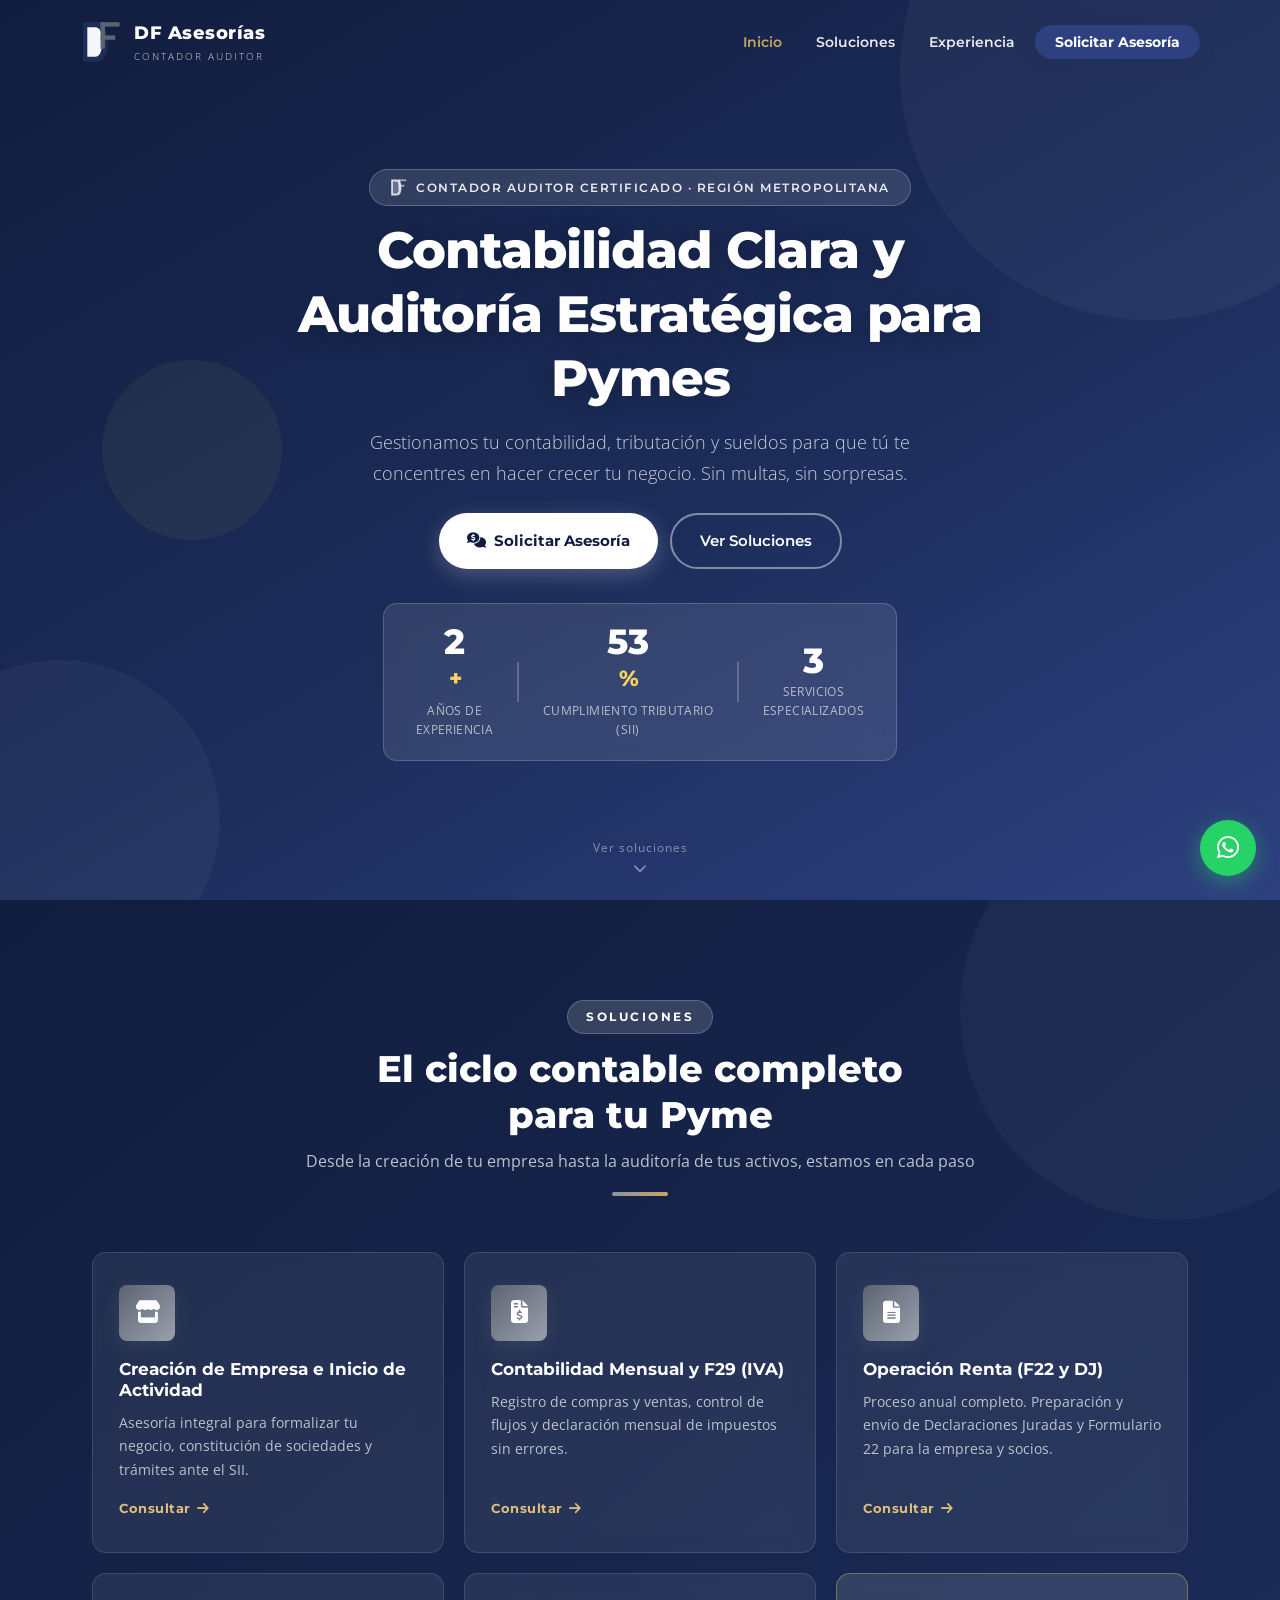
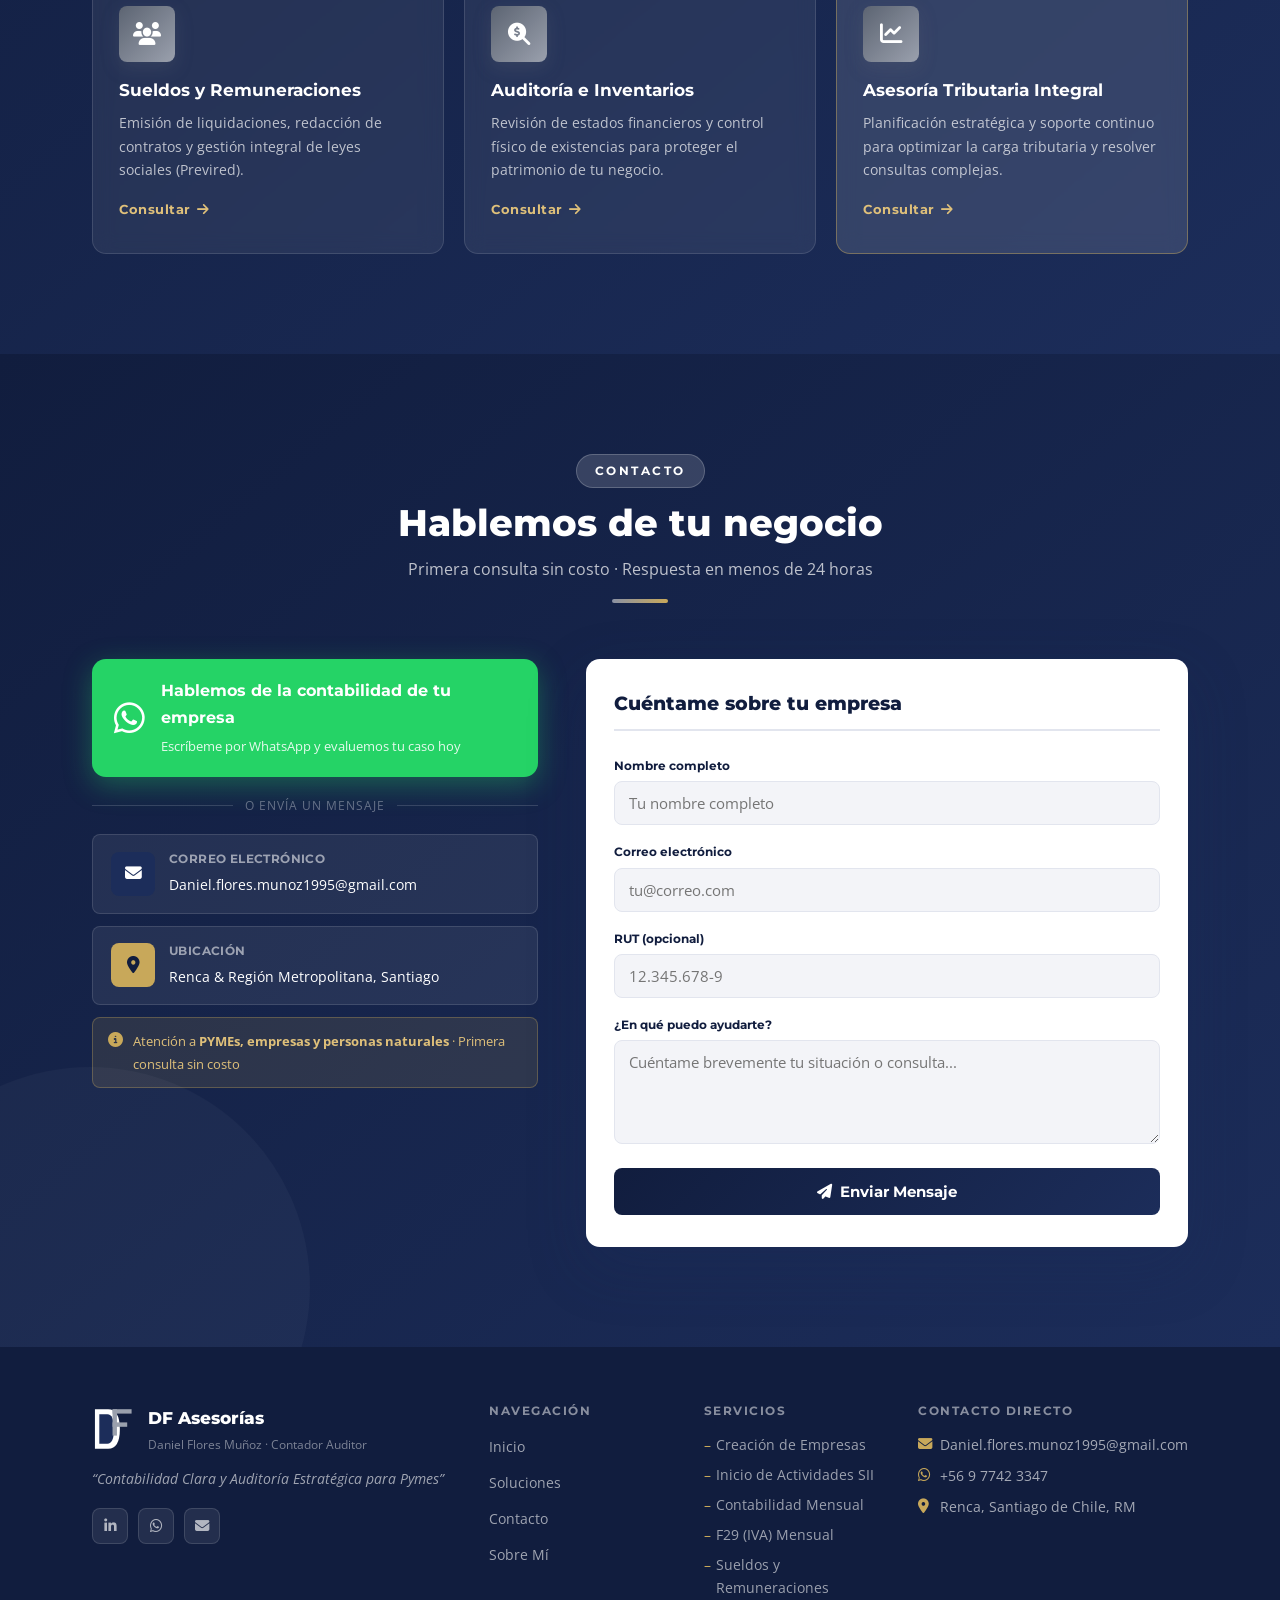
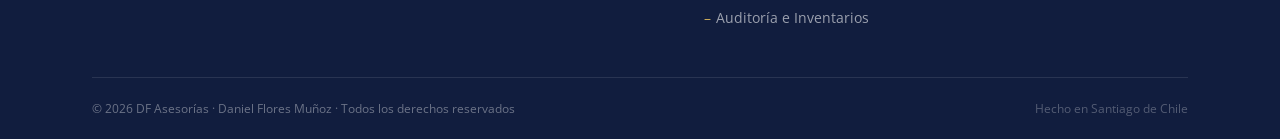
==== index.html @ 469c887a "Add files via upload" ====
﻿<!DOCTYPE html>
<html lang="es">
<head>
  <meta charset="UTF-8" />
  <meta name="viewport" content="width=device-width, initial-scale=1.0"/>
  <meta name="description" content="DF Asesorías – Daniel Flores Muñoz, Contador Auditor. Contabilidad, tributación, remuneraciones y auditoría para PYMEs en Renca y toda la Región Metropolitana."/>
  <title>DF Asesorías | Contabilidad y Auditoría para Pymes – Santiago</title>
  <link rel="stylesheet" href="styles.css"/>
  <link rel="preconnect" href="https://fonts.googleapis.com"/>
  <link rel="preconnect" href="https://fonts.gstatic.com" crossorigin/>
  <link href="https://fonts.googleapis.com/css2?family=Montserrat:wght@300;400;600;700;800&family=Open+Sans:wght@300;400;600&display=swap" rel="stylesheet"/>
  <link rel="stylesheet" href="https://cdnjs.cloudflare.com/ajax/libs/font-awesome/6.5.0/css/all.min.css"/>
</head>
<body>

  <!-- ===== NAVBAR ===== -->
  <nav class="navbar" id="navbar">
    <div class="nav-container">
      <a href="#inicio" class="nav-logo">
        <div class="logo-svg">
          <svg viewBox="0 0 60 70" xmlns="http://www.w3.org/2000/svg" width="44" height="52">
            <path d="M4 8 L4 62 L22 62 Q38 62 38 35 Q38 8 22 8 Z" fill="#1c2d5a"/>
            <path d="M10 15 L21 15 Q30 15 30 35 Q30 55 21 55 L10 55 Z" fill="#f5f7fa"/>
            <rect x="28" y="8" width="6" height="36" fill="#5c6472"/>
            <rect x="28" y="8" width="26" height="6" fill="#5c6472"/>
            <rect x="28" y="26" width="20" height="6" fill="#5c6472"/>
          </svg>
        </div>
        <div class="nav-brand-text">
          <span class="brand-main">DF Asesorías</span>
          <span class="brand-sub">Contador Auditor</span>
        </div>
      </a>
      <ul class="nav-links" id="navLinks">
        <li><a href="#inicio" class="nav-link active">Inicio</a></li>
        <li><a href="#servicios" class="nav-link">Soluciones</a></li>
        <li><a href="experiencia.html" class="nav-link">Experiencia</a></li>
        <li><a href="#contacto" class="nav-link btn-nav-cta">Solicitar Asesoría</a></li>
      </ul>
      <button class="hamburger" id="hamburger" aria-label="Menú">
        <span></span><span></span><span></span>
      </button>
    </div>
  </nav>

  <!-- ===== HERO ===== -->
  <section class="hero" id="inicio">
    <div class="hero-bg-shapes">
      <div class="shape shape-1"></div>
      <div class="shape shape-2"></div>
      <div class="shape shape-3"></div>
    </div>
    <div class="hero-content">
      <div class="hero-badge">
        <svg viewBox="0 0 60 70" xmlns="http://www.w3.org/2000/svg" width="18" height="21" style="flex-shrink:0;opacity:0.9">
          <path d="M4 8 L4 62 L22 62 Q38 62 38 35 Q38 8 22 8 Z" fill="currentColor"/>
          <path d="M10 15 L21 15 Q30 15 30 35 Q30 55 21 55 L10 55 Z" fill="rgba(28,45,90,0.6)"/>
          <rect x="28" y="8" width="6" height="36" fill="rgba(255,255,255,0.6)"/>
          <rect x="28" y="8" width="26" height="6" fill="rgba(255,255,255,0.6)"/>
          <rect x="28" y="26" width="20" height="6" fill="rgba(255,255,255,0.6)"/>
        </svg> Contador Auditor Certificado &middot; Región Metropolitana
      </div>
      <h1 class="hero-title">Contabilidad Clara y<br>Auditoría Estratégica para Pymes</h1>
      <p class="hero-subtitle">
        Gestionamos tu contabilidad, tributación y sueldos para que tú te<br>
        concentres en hacer crecer tu negocio. Sin multas, sin sorpresas.
      </p>
      <div class="hero-ctas">
        <a href="#contacto" class="btn-primary"><i class="fas fa-comments-dollar"></i> Solicitar Asesoría</a>
        <a href="#servicios" class="btn-secondary">Ver Soluciones</a>
      </div>
      <div class="hero-stats">
        <div class="stat">
          <span class="stat-number" data-target="5">0</span><span class="stat-plus">+</span>
          <span class="stat-label">Años de<br>Experiencia</span>
        </div>
        <div class="stat-divider"></div>
        <div class="stat">
          <span class="stat-number" data-target="100">0</span><span class="stat-plus">%</span>
          <span class="stat-label">Cumplimiento Tributario<br>(SII)</span>
        </div>
        <div class="stat-divider"></div>
        <div class="stat">
          <span class="stat-number" data-target="6">0</span>
          <span class="stat-label">Servicios<br>Especializados</span>
        </div>
      </div>
    </div>
    <div class="hero-scroll-hint">
      <span>Ver soluciones</span>
      <i class="fas fa-chevron-down"></i>
    </div>
  </section>

  <!-- ===== SOLUCIONES (6 tarjetas 3x2) ===== -->
  <section class="services" id="servicios">
    <div class="services-bg-shape"></div>
    <div class="container">
      <div class="section-header light">
        <span class="section-tag">Soluciones</span>
        <h2 class="section-title">El ciclo contable completo<br>para tu Pyme</h2>
        <p class="section-subtitle">Desde la creación de tu empresa hasta la auditoría de tus activos, estamos en cada paso</p>
        <div class="section-divider light"></div>
      </div>
      <div class="services-grid">

        <!-- 1 -->
        <div class="service-card" data-delay="0">
          <div class="service-icon"><i class="fas fa-store"></i></div>
          <h3>Creación de Empresa e Inicio de Actividad</h3>
          <p>Asesoría integral para formalizar tu negocio, constitución de sociedades y trámites ante el SII.</p>
          <a href="#contacto" class="service-cta">Consultar <i class="fas fa-arrow-right"></i></a>
        </div>

        <!-- 2 -->
        <div class="service-card" data-delay="80">
          <div class="service-icon"><i class="fas fa-file-invoice-dollar"></i></div>
          <h3>Contabilidad Mensual y F29 (IVA)</h3>
          <p>Registro de compras y ventas, control de flujos y declaración mensual de impuestos sin errores.</p>
          <a href="#contacto" class="service-cta">Consultar <i class="fas fa-arrow-right"></i></a>
        </div>

        <!-- 3 -->
        <div class="service-card" data-delay="160">
          <div class="service-icon"><i class="fas fa-file-alt"></i></div>
          <h3>Operación Renta (F22 y DJ)</h3>
          <p>Proceso anual completo. Preparación y envío de Declaraciones Juradas y Formulario 22 para la empresa y socios.</p>
          <a href="#contacto" class="service-cta">Consultar <i class="fas fa-arrow-right"></i></a>
        </div>

        <!-- 4 -->
        <div class="service-card" data-delay="240">
          <div class="service-icon"><i class="fas fa-users"></i></div>
          <h3>Sueldos y Remuneraciones</h3>
          <p>Emisión de liquidaciones, redacción de contratos y gestión integral de leyes sociales (Previred).</p>
          <a href="#contacto" class="service-cta">Consultar <i class="fas fa-arrow-right"></i></a>
        </div>

        <!-- 5 -->
        <div class="service-card" data-delay="320">
          <div class="service-icon"><i class="fas fa-search-dollar"></i></div>
          <h3>Auditoría e Inventarios</h3>
          <p>Revisión de estados financieros y control físico de existencias para proteger el patrimonio de tu negocio.</p>
          <a href="#contacto" class="service-cta">Consultar <i class="fas fa-arrow-right"></i></a>
        </div>

        <!-- 6 -->
        <div class="service-card featured" data-delay="400">
          <div class="service-icon"><i class="fas fa-chart-line"></i></div>
          <h3>Asesoría Tributaria Integral</h3>
          <p>Planificación estratégica y soporte continuo para optimizar la carga tributaria y resolver consultas complejas.</p>
          <a href="#contacto" class="service-cta">Consultar <i class="fas fa-arrow-right"></i></a>
        </div>

      </div>
    </div>
  </section>

  <!-- ===== CONTACTO ===== -->
  <section class="contact" id="contacto">
    <div class="contact-bg-shape"></div>
    <div class="container">
      <div class="section-header light">
        <span class="section-tag">Contacto</span>
        <h2 class="section-title">Hablemos de tu negocio</h2>
        <p class="section-subtitle">Primera consulta sin costo &middot; Respuesta en menos de 24 horas</p>
        <div class="section-divider light"></div>
      </div>
      <div class="contact-grid">
        <div class="contact-info">
          <a href="https://wa.me/56977423347?text=Hola%20Daniel%2C%20quisiera%20consultar%20sobre%20mi%20F29%20o%20Sueldos."
             target="_blank" class="btn-whatsapp-big">
            <i class="fab fa-whatsapp"></i>
            <div>
              <strong>Hablemos de la contabilidad de tu empresa</strong>
              <span>Escríbeme por WhatsApp y evaluemos tu caso hoy</span>
            </div>
          </a>
          <div class="contact-divider"><span>o envía un mensaje</span></div>
          <a href="mailto:Daniel.flores.munoz1995@gmail.com" class="contact-card">
            <div class="contact-icon"><i class="fas fa-envelope"></i></div>
            <div>
              <strong>Correo Electrónico</strong>
              <span>Daniel.flores.munoz1995@gmail.com</span>
            </div>
          </a>
          <div class="contact-card no-link">
            <div class="contact-icon location"><i class="fas fa-map-marker-alt"></i></div>
            <div>
              <strong>Ubicación</strong>
              <span>Renca &amp; Región Metropolitana, Santiago</span>
            </div>
          </div>
          <div class="contact-note">
            <i class="fas fa-info-circle"></i>
            <span>Atención a <strong>PYMEs, empresas y personas naturales</strong> &middot; Primera consulta sin costo</span>
          </div>
        </div>
        <div class="contact-form-box">
          <h3>Cuéntame sobre tu empresa</h3>
          <form id="contactForm" name="contacto-df" method="POST"
            data-netlify="true" data-netlify-honeypot="bot-field" novalidate>
            <input type="hidden" name="form-name" value="contacto-df" />
            <p style="display:none">
              <label>No llenar: <input name="bot-field" /></label>
            </p>
            <div class="form-group">
              <label for="nombre">Nombre completo</label>
              <input type="text" id="nombre" name="nombre" placeholder="Tu nombre completo" required/>
            </div>
            <div class="form-group">
              <label for="email">Correo electrónico</label>
              <input type="email" id="email" name="email" placeholder="tu@correo.com" required/>
            </div>
            <div class="form-group">
              <label for="rut">RUT (opcional)</label>
              <input type="text" id="rut" name="rut" placeholder="12.345.678-9"/>
            </div>
            <div class="form-group">
              <label for="mensaje">¿En qué puedo ayudarte?</label>
              <textarea id="mensaje" name="mensaje" rows="4" placeholder="Cuéntame brevemente tu situación o consulta..." required></textarea>
            </div>
            <button type="submit" class="btn-form-submit" id="btnEnviar">
              <i class="fas fa-paper-plane"></i> Enviar Mensaje
            </button>
            <div class="form-success" id="formSuccess">
              <i class="fas fa-check-circle"></i> ¡Mensaje enviado! Te contactaré a la brevedad.
            </div>
            <div class="form-error" id="formError">
              <i class="fas fa-exclamation-circle"></i> Completa los campos obligatorios correctamente.
            </div>
          </form>
        </div>
      </div>
    </div>
  </section>

  <!-- ===== FOOTER ===== -->
  <footer class="footer">
    <div class="container">
      <div class="footer-grid">
        <div class="footer-brand">
          <div class="footer-logo">
            <svg viewBox="0 0 60 70" xmlns="http://www.w3.org/2000/svg" width="44" height="52">
              <path d="M4 8 L4 62 L22 62 Q38 62 38 35 Q38 8 22 8 Z" fill="#ffffff"/>
              <path d="M10 15 L21 15 Q30 15 30 35 Q30 55 21 55 L10 55 Z" fill="#1c2d5a"/>
              <rect x="28" y="8" width="6" height="36" fill="#9aa0ad"/>
              <rect x="28" y="8" width="26" height="6" fill="#9aa0ad"/>
              <rect x="28" y="26" width="20" height="6" fill="#9aa0ad"/>
            </svg>
            <div>
              <span class="footer-brand-name">DF Asesorías</span>
              <span class="footer-brand-sub">Daniel Flores Muñoz · Contador Auditor</span>
            </div>
          </div>
          <p class="footer-slogan">“Contabilidad Clara y Auditoría Estratégica para Pymes”</p>
          <div class="footer-social">
            <a href="https://www.linkedin.com/in/daniel-flores-mu%C3%B1oz-5725a7188/" target="_blank" aria-label="LinkedIn"><i class="fab fa-linkedin-in"></i></a>
            <a href="https://wa.me/56977423347" target="_blank" aria-label="WhatsApp"><i class="fab fa-whatsapp"></i></a>
            <a href="mailto:Daniel.flores.munoz1995@gmail.com" aria-label="Email"><i class="fas fa-envelope"></i></a>
          </div>
        </div>
        <div class="footer-links">
          <h4>Navegación</h4>
          <ul>
            <li><a href="#inicio">Inicio</a></li>
            <li><a href="#servicios">Soluciones</a></li>
            <li><a href="#contacto">Contacto</a></li>
            <li><a href="experiencia.html">Sobre Mí</a></li>
          </ul>
        </div>
        <div class="footer-services">
          <h4>Servicios</h4>
          <ul>
            <li>Creación de Empresas</li>
            <li>Inicio de Actividades SII</li>
            <li>Contabilidad Mensual</li>
            <li>F29 (IVA) Mensual</li>
            <li>Sueldos y Remuneraciones</li>
            <li>Auditoría e Inventarios</li>
          </ul>
        </div>
        <div class="footer-contact">
          <h4>Contacto Directo</h4>
          <p><i class="fas fa-envelope"></i> Daniel.flores.munoz1995@gmail.com</p>
          <p><i class="fab fa-whatsapp"></i> +56 9 7742 3347</p>
          <p><i class="fas fa-map-marker-alt"></i> Renca, Santiago de Chile, RM</p>
        </div>
      </div>
      <div class="footer-bottom">
        <p>© <span id="year"></span> DF Asesorías · Daniel Flores Muñoz · Todos los derechos reservados</p>
        <p class="footer-bottom-right">Hecho en Santiago de Chile</p>
      </div>
    </div>
  </footer>

  <!-- Botón WhatsApp flotante -->
  <a href="https://wa.me/56977423347?text=Hola%20Daniel%2C%20quisiera%20consultar%20sobre%20mi%20F29%20o%20Sueldos."
     class="whatsapp-float" target="_blank" aria-label="Contactar por WhatsApp">
    <i class="fab fa-whatsapp"></i>
    <span class="wsp-tooltip">¡Escríbeme!</span>
  </a>

  <!-- Botón volver arriba -->
  <button class="back-to-top" id="backToTop" aria-label="Volver arriba">
    <i class="fas fa-chevron-up"></i>
  </button>

  <script src="script.js"></script>
</body>
</html>
---- styles.css ----
/* ================================================
   DF Asesorías – Daniel Flores Muñoz
   Landing Page de Servicios Profesionales
   Mobile-First · Paleta Corporativa
   ================================================ */

/* ---- Variables ---- */
:root {
  --navy:         #1c2d5a;
  --navy-dark:    #111d3e;
  --navy-mid:     #2e4080;
  --navy-pale:    #eaecf5;
  --gray:         #5c6472;
  --gray-light:   #9aa0ad;
  --gray-100:     #f3f4f8;
  --gray-200:     #e2e5ee;
  --gray-700:     #3e4659;
  --gray-900:     #111827;
  --white:        #ffffff;
  --green-wsp:    #25d366;
  --gold:         #c8a85a;
  --gold-light:   #dfc07a;
  --shadow-sm:    0 2px 12px rgba(28,45,90,0.09);
  --shadow-md:    0 8px 32px rgba(28,45,90,0.16);
  --shadow-lg:    0 20px 60px rgba(28,45,90,0.22);
  --radius:       14px;
  --radius-sm:    8px;
  --transition:   all 0.3s cubic-bezier(0.4,0,0.2,1);
}

/* ---- Reset & Base (Mobile-First) ---- */
*, *::before, *::after { box-sizing: border-box; margin: 0; padding: 0; }
html { scroll-behavior: smooth; font-size: 16px; }
body {
  font-family: 'Open Sans', sans-serif;
  color: var(--gray-700);
  background: var(--white);
  overflow-x: hidden;
  line-height: 1.7;
}
h1,h2,h3,h4 {
  font-family: 'Montserrat', sans-serif;
  color: var(--gray-900);
  line-height: 1.25;
}
a { text-decoration: none; color: inherit; }
img { max-width: 100%; display: block; }
ul { list-style: none; }
.container {
  max-width: 1160px;
  margin: 0 auto;
  padding: 0 20px;
}

/* ================================================
   NAVBAR
   ================================================ */
.navbar {
  position: fixed;
  top: 0; left: 0; right: 0;
  z-index: 1000;
  background: transparent;
  transition: var(--transition);
  padding: 16px 0;
}
.navbar.scrolled {
  background: rgba(255,255,255,0.97);
  backdrop-filter: blur(12px);
  -webkit-backdrop-filter: blur(12px);
  box-shadow: var(--shadow-sm);
  padding: 10px 0;
}
.nav-container {
  max-width: 1160px;
  margin: 0 auto;
  padding: 0 20px;
  display: flex;
  align-items: center;
  justify-content: space-between;
}
.nav-logo { display: flex; align-items: center; gap: 10px; }
.logo-svg { display: flex; align-items: center; }
.nav-brand-text { display: flex; flex-direction: column; }
.brand-main {
  font-family: 'Montserrat', sans-serif;
  font-weight: 800;
  font-size: 1.1rem;
  color: var(--white);
  transition: var(--transition);
  letter-spacing: 0.5px;
}
.navbar.scrolled .brand-main { color: var(--navy-dark); }
.brand-sub {
  font-size: 0.65rem;
  color: #D1D1D1;
  font-weight: 300;
  letter-spacing: 2px;
  text-transform: uppercase;
  transition: var(--transition);
}
.navbar.scrolled .brand-sub { color: var(--gray-light); }
.nav-links {
  display: none;
  align-items: center;
  gap: 6px;
}
.nav-link {
  font-family: 'Montserrat', sans-serif;
  font-weight: 600;
  font-size: 0.87rem;
  color: rgba(255,255,255,0.9);
  padding: 8px 14px;
  border-radius: var(--radius-sm);
  transition: var(--transition);
}
.navbar.scrolled .nav-link { color: var(--gray-700); }
.nav-link:hover { color: var(--gold); background: rgba(255,255,255,0.1); }
.navbar.scrolled .nav-link:hover { color: var(--navy); background: var(--navy-pale); }
.nav-link.active { color: var(--gold) !important; }
.btn-nav-cta {
  background: var(--navy-mid) !important;
  color: var(--white) !important;
  padding: 9px 20px !important;
  border-radius: 50px !important;
  font-weight: 700 !important;
  box-shadow: 0 4px 14px rgba(28,45,90,0.35);
}
.btn-nav-cta:hover {
  transform: translateY(-2px);
  box-shadow: 0 6px 20px rgba(28,45,90,0.5);
  background: var(--navy) !important;
}
.hamburger {
  display: flex;
  flex-direction: column;
  gap: 5px;
  background: none;
  border: none;
  cursor: pointer;
  padding: 6px;
  z-index: 1001;
}
.hamburger span {
  display: block;
  width: 24px; height: 2.5px;
  background: var(--white);
  border-radius: 3px;
  transition: var(--transition);
}
.navbar.scrolled .hamburger span { background: var(--navy-dark); }
.nav-links.open {
  display: flex;
  flex-direction: column;
  position: fixed;
  top: 0; left: 0; right: 0;
  background: var(--navy-dark);
  padding: 80px 24px 32px;
  gap: 4px;
  box-shadow: var(--shadow-lg);
  z-index: 999;
}
.nav-links.open .nav-link {
  color: rgba(255,255,255,0.9);
  font-size: 1rem;
  padding: 14px 18px;
  border-radius: var(--radius-sm);
}
.nav-links.open .btn-nav-cta {
  margin-top: 12px;
  text-align: center;
  display: block;
}

/* ================================================
   HERO
   ================================================ */
.hero {
  min-height: 100dvh;
  background: linear-gradient(150deg, var(--navy-dark) 0%, var(--navy) 55%, var(--navy-mid) 100%);
  display: flex;
  flex-direction: column;
  align-items: center;
  justify-content: center;
  text-align: center;
  padding: 110px 20px 80px;
  position: relative;
  overflow: hidden;
}
.hero-bg-shapes { position: absolute; inset: 0; overflow: hidden; pointer-events: none; }
.shape { position: absolute; border-radius: 50%; background: rgba(255,255,255,0.04); }
.shape-1 { width: 500px; height: 500px; top: -180px; right: -120px; }
.shape-2 { width: 320px; height: 320px; bottom: -80px; left: -100px; }
.shape-3 { width: 180px; height: 180px; top: 40%; left: 8%; background: rgba(200,168,90,0.07); }
.hero-content {
  position: relative;
  z-index: 2;
  display: flex;
  flex-direction: column;
  align-items: center;
  gap: 16px;
  max-width: 820px;
  width: 100%;
}
.hero-badge {
  background: rgba(255,255,255,0.12);
  border: 1.5px solid rgba(255,255,255,0.22);
  color: rgba(255,255,255,0.9);
  font-family: 'Montserrat', sans-serif;
  font-size: 0.74rem;
  font-weight: 600;
  letter-spacing: 1.5px;
  text-transform: uppercase;
  padding: 7px 20px;
  border-radius: 50px;
  backdrop-filter: blur(8px);
  display: inline-flex;
  align-items: center;
  gap: 8px;
}
.hero-badge i { color: var(--gold); }
.hero-title {
  font-size: clamp(1.8rem, 5vw, 3.2rem);
  font-weight: 800;
  color: var(--white);
  letter-spacing: -1px;
  text-shadow: 0 4px 24px rgba(0,0,0,0.22);
  margin-top: -4px;
}
.hero-subtitle {
  font-size: clamp(0.95rem, 2vw, 1.15rem);
  color: rgba(255,255,255,0.76);
  font-weight: 300;
  line-height: 1.7;
  max-width: 600px;
}
.hero-ctas {
  display: flex;
  gap: 12px;
  flex-wrap: wrap;
  justify-content: center;
  margin-top: 8px;
}
.btn-primary {
  background: var(--white);
  color: var(--navy-dark);
  font-family: 'Montserrat', sans-serif;
  font-weight: 700;
  font-size: 0.95rem;
  padding: 14px 28px;
  border-radius: 50px;
  box-shadow: 0 6px 22px rgba(255,255,255,0.22);
  transition: var(--transition);
  display: inline-flex;
  align-items: center;
  gap: 8px;
}
.btn-primary:hover {
  background: var(--gray-200);
  transform: translateY(-3px);
  box-shadow: 0 10px 30px rgba(255,255,255,0.32);
}
.btn-secondary {
  background: transparent;
  color: var(--white);
  font-family: 'Montserrat', sans-serif;
  font-weight: 600;
  font-size: 0.95rem;
  padding: 13px 28px;
  border-radius: 50px;
  border: 2px solid rgba(255,255,255,0.45);
  transition: var(--transition);
}
.btn-secondary:hover {
  background: rgba(255,255,255,0.1);
  border-color: rgba(255,255,255,0.85);
  transform: translateY(-3px);
}
.hero-stats {
  display: flex;
  align-items: center;
  gap: 24px;
  margin-top: 18px;
  background: rgba(255,255,255,0.1);
  backdrop-filter: blur(10px);
  border: 1px solid rgba(255,255,255,0.18);
  border-radius: var(--radius);
  padding: 20px 32px;
  flex-wrap: wrap;
  justify-content: center;
}
.stat { text-align: center; display: flex; flex-direction: column; align-items: center; }
.stat-number {
  font-family: 'Montserrat', sans-serif;
  font-weight: 800;
  font-size: 2.2rem;
  color: var(--white);
  line-height: 1;
}
.stat-plus {
  font-family: 'Montserrat', sans-serif;
  font-weight: 800;
  font-size: 1.4rem;
  color: #F8D361;
  vertical-align: super;
  margin-left: 2px;
}
.stat-label {
  font-size: 0.72rem;
  color: rgba(255,255,255,0.65);
  text-transform: uppercase;
  letter-spacing: 0.4px;
  margin-top: 4px;
}
.stat-divider { width: 1.5px; height: 40px; background: rgba(255,255,255,0.22); }
.hero-scroll-hint {
  position: absolute;
  bottom: 24px;
  left: 50%;
  transform: translateX(-50%);
  display: flex;
  flex-direction: column;
  align-items: center;
  gap: 4px;
  color: rgba(255,255,255,0.45);
  font-size: 0.75rem;
  letter-spacing: 1px;
  animation: bounceHint 2s ease-in-out infinite;
  cursor: pointer;
}
.hero-scroll-hint i { font-size: 0.85rem; }
@keyframes bounceHint {
  0%,100% { transform: translateX(-50%) translateY(0); }
  50%      { transform: translateX(-50%) translateY(6px); }
}

/* ================================================
   SECTION COMMONS
   ================================================ */
section { padding: 80px 0; }
.section-header { text-align: center; margin-bottom: 56px; }
.section-tag {
  display: inline-block;
  background: var(--navy-pale);
  color: var(--navy);
  font-family: 'Montserrat', sans-serif;
  font-size: 0.75rem;
  font-weight: 700;
  letter-spacing: 2.5px;
  text-transform: uppercase;
  padding: 6px 18px;
  border-radius: 50px;
  margin-bottom: 12px;
  border: 1.5px solid var(--gray-200);
}
.section-header.light .section-tag {
  background: rgba(255,255,255,0.15);
  color: var(--white);
  border-color: rgba(255,255,255,0.2);
}
.section-title {
  font-size: clamp(1.6rem, 3vw, 2.3rem);
  font-weight: 800;
  color: var(--gray-900);
  margin-bottom: 10px;
}
.section-header.light .section-title { color: var(--white); }
.section-subtitle { color: rgba(255,255,255,0.72); font-size: 1rem; margin-top: 8px; }
.section-divider {
  width: 56px; height: 4px;
  background: linear-gradient(90deg, var(--navy), var(--gold));
  border-radius: 4px;
  margin: 16px auto 0;
}
.section-divider.light { background: linear-gradient(90deg, rgba(255,255,255,0.5), var(--gold)); }

/* ================================================
   SERVICIOS
   ================================================ */
.services {
  background: linear-gradient(140deg, var(--navy-dark) 0%, var(--navy) 100%);
  position: relative;
  overflow: hidden;
}
.services-bg-shape {
  position: absolute;
  top: -100px; right: -100px;
  width: 420px; height: 420px;
  border-radius: 50%;
  background: rgba(255,255,255,0.03);
  pointer-events: none;
}
.services-grid {
  display: grid;
  grid-template-columns: 1fr;
  gap: 20px;
}
.service-card {
  background: rgba(255,255,255,0.07);
  backdrop-filter: blur(10px);
  border: 1.5px solid rgba(255,255,255,0.12);
  border-radius: var(--radius);
  padding: 32px 26px;
  transition: var(--transition);
  position: relative;
  overflow: hidden;
  display: flex;
  flex-direction: column;
}
.service-card::before {
  content: '';
  position: absolute;
  top: 0; left: 0; right: 0;
  height: 3px;
  background: linear-gradient(90deg, var(--gold), var(--white));
  transform: scaleX(0);
  transform-origin: left;
  transition: transform 0.4s ease;
}
.service-card:hover::before { transform: scaleX(1); }
.service-card:hover {
  background: rgba(255,255,255,0.13);
  border-color: rgba(255,255,255,0.28);
  transform: translateY(-8px);
  box-shadow: 0 24px 56px rgba(0,0,0,0.28);
}
.service-card.featured {
  background: rgba(255,255,255,0.12);
  border-color: rgba(200,168,90,0.45);
}
.service-card.featured:hover {
  border-color: var(--gold);
  box-shadow: 0 24px 56px rgba(200,168,90,0.2);
}
.service-icon {
  width: 56px; height: 56px;
  background: linear-gradient(135deg, var(--gray), var(--gray-light));
  border-radius: var(--radius-sm);
  display: flex;
  align-items: center;
  justify-content: center;
  margin-bottom: 18px;
  box-shadow: 0 6px 18px rgba(92,100,114,0.28);
  transition: var(--transition);
  flex-shrink: 0;
}
.service-card:hover .service-icon {
  background: linear-gradient(135deg, var(--gold), var(--gold-light));
}
.service-icon i { font-size: 1.4rem; color: var(--white); }
.service-card h3 {
  font-size: 1.05rem;
  font-weight: 700;
  color: var(--white);
  margin-bottom: 10px;
}
.service-card p {
  font-size: 0.87rem;
  color: rgba(255,255,255,0.7);
  line-height: 1.7;
  margin-bottom: 16px;
}
.service-card p strong { color: rgba(255,255,255,0.92); }
.service-list {
  display: flex;
  flex-direction: column;
  gap: 7px;
  margin-bottom: 20px;
  flex: 1;
}
.service-list li {
  display: flex;
  align-items: center;
  gap: 8px;
  font-size: 0.83rem;
  color: rgba(255,255,255,0.75);
}
.service-list li i { color: var(--gold); font-size: 0.7rem; flex-shrink: 0; }
.service-cta {
  display: inline-flex;
  align-items: center;
  gap: 6px;
  color: var(--gold-light);
  font-family: 'Montserrat', sans-serif;
  font-size: 0.83rem;
  font-weight: 700;
  letter-spacing: 0.5px;
  margin-top: auto;
  transition: var(--transition);
}
.service-cta:hover { color: var(--white); gap: 10px; }

/* ================================================
   PAGE HERO (páginas internas como experiencia.html)
   ================================================ */
.page-hero {
  background: linear-gradient(140deg, var(--navy-dark) 0%, var(--navy) 100%);
  padding: 120px 0 60px;
  text-align: center;
}
.page-hero-content { max-width: 700px; margin: 0 auto; }

.breadcrumb {
  display: inline-flex;
  align-items: center;
  gap: 8px;
  font-size: 0.82rem;
  color: rgba(255,255,255,0.55);
  margin-bottom: 20px;
  font-family: 'Montserrat', sans-serif;
  font-weight: 500;
  letter-spacing: 0.3px;
}
.breadcrumb a { color: rgba(255,255,255,0.55); text-decoration: none; transition: color .2s; }
.breadcrumb a:hover { color: var(--white); }
.breadcrumb i { font-size: 0.65rem; }
.breadcrumb span { color: var(--gold); }

.page-hero-title {
  font-family: 'Montserrat', sans-serif;
  font-weight: 800;
  font-size: clamp(1.8rem, 4vw, 2.8rem);
  color: var(--white);
  line-height: 1.2;
  margin: 0 0 16px;
}
.page-hero-subtitle {
  font-size: 1.05rem;
  color: rgba(255,255,255,0.72);
  line-height: 1.65;
  margin: 0;
}

/* ================================================
   EXPERIENCIA / PRUEBA SOCIAL
   ================================================ */
.proof {
  background: #f8f9fa;
  padding: 90px 0 70px;
  position: relative;
}
.proof .section-header { text-align: center; }
.proof .section-title  { color: var(--navy-dark); }
.proof .section-tag    { background: rgba(28,45,90,0.08); color: var(--navy); }
.proof .section-divider { background: var(--navy); }

.proof-grid {
  display: grid;
  grid-template-columns: 1fr;
  gap: 24px;
  margin-top: 48px;
}
@media (min-width: 640px) {
  .proof-grid { grid-template-columns: repeat(2, 1fr); }
}
@media (min-width: 960px) {
  .proof-grid { grid-template-columns: repeat(3, 1fr); }
}

.proof-card {
  background: var(--white);
  border-radius: 16px;
  padding: 36px 32px 32px;
  border: 1px solid rgba(28,45,90,0.08);
  box-shadow: 0 4px 20px rgba(28,45,90,0.06);
  transition: var(--transition);
  display: flex;
  flex-direction: column;
  gap: 14px;
}
.proof-card:hover {
  transform: translateY(-6px);
  box-shadow: 0 12px 32px rgba(28,45,90,0.14);
  border-color: rgba(28,45,90,0.18);
}
.proof-card--highlight {
  border-color: var(--gold);
  box-shadow: 0 6px 28px rgba(200,168,90,0.18);
}
.proof-card--highlight:hover {
  box-shadow: 0 14px 40px rgba(200,168,90,0.28);
}

.proof-icon {
  width: 58px;
  height: 58px;
  border-radius: 14px;
  background: linear-gradient(135deg, var(--navy) 0%, var(--navy-mid) 100%);
  display: flex;
  align-items: center;
  justify-content: center;
  flex-shrink: 0;
}
.proof-card--highlight .proof-icon {
  background: linear-gradient(135deg, var(--gold) 0%, #b8922a 100%);
}
.proof-icon i { font-size: 1.4rem; color: var(--white); }

.proof-card h3 {
  font-family: 'Montserrat', sans-serif;
  font-weight: 700;
  font-size: 1.08rem;
  color: var(--navy-dark);
  line-height: 1.35;
}
.proof-card > p {
  font-size: 0.92rem;
  color: var(--gray);
  line-height: 1.65;
  flex-grow: 1;
}

.proof-list {
  list-style: none;
  padding: 0;
  margin: 0;
  display: flex;
  flex-direction: column;
  gap: 9px;
}
.proof-list li {
  display: flex;
  align-items: flex-start;
  gap: 10px;
  font-size: 0.88rem;
  color: var(--navy-dark);
  font-weight: 500;
  line-height: 1.45;
}
.proof-list li i {
  color: var(--gold);
  font-size: 0.78rem;
  flex-shrink: 0;
  margin-top: 4px;
}
.proof-card--highlight .proof-list li i { color: var(--navy); }

.proof-cta {
  text-align: center;
  margin-top: 52px;
}
.btn-proof-cta {
  display: inline-flex;
  align-items: center;
  gap: 10px;
  background: linear-gradient(135deg, var(--navy) 0%, var(--navy-mid) 100%);
  color: var(--white);
  font-family: 'Montserrat', sans-serif;
  font-weight: 700;
  font-size: 1rem;
  padding: 18px 42px;
  border-radius: 50px;
  text-decoration: none;
  letter-spacing: 0.3px;
  box-shadow: 0 8px 28px rgba(28,45,90,0.28);
  transition: var(--transition);
}
.btn-proof-cta:hover {
  transform: translateY(-3px);
  box-shadow: 0 14px 40px rgba(28,45,90,0.38);
  background: linear-gradient(135deg, var(--navy-dark) 0%, var(--navy) 100%);
}
.btn-proof-cta i { font-size: 1.1rem; }

/* ================================================
   BOTÓN RETORNO A SERVICIOS (experiencia.html)
   ================================================ */
.back-to-services {
  background: #f8f9fa;
  padding: 56px 0 72px;
  text-align: center;
}
.btn-back-services {
  display: inline-flex;
  align-items: center;
  gap: 12px;
  background: var(--white);
  color: var(--navy);
  font-family: 'Montserrat', sans-serif;
  font-weight: 700;
  font-size: 1.05rem;
  padding: 20px 52px;
  border-radius: 50px;
  text-decoration: none;
  border: 2px solid var(--navy);
  letter-spacing: 0.3px;
  box-shadow: 0 4px 20px rgba(28,45,90,0.12);
  transition: var(--transition);
}
.btn-back-services:hover {
  background: var(--navy);
  color: var(--white);
  transform: translateY(-3px);
  box-shadow: 0 12px 36px rgba(28,45,90,0.28);
}
.btn-back-services i { font-size: 1rem; }

/* ================================================
   CONTACTO
   ================================================ */
.contact {
  background: linear-gradient(140deg, var(--navy-dark) 0%, var(--navy) 100%);
  position: relative;
  overflow: hidden;
}
.contact-bg-shape {
  position: absolute;
  bottom: -160px; left: -130px;
  width: 440px; height: 440px;
  border-radius: 50%;
  background: rgba(255,255,255,0.03);
  pointer-events: none;
}
.contact-grid {
  display: grid;
  grid-template-columns: 1fr;
  gap: 40px;
  align-items: start;
}
.btn-whatsapp-big {
  display: flex;
  align-items: center;
  gap: 16px;
  background: var(--green-wsp);
  color: var(--white);
  border-radius: var(--radius);
  padding: 18px 22px;
  margin-bottom: 18px;
  transition: var(--transition);
  box-shadow: 0 8px 28px rgba(37,211,102,0.35);
}
.btn-whatsapp-big:hover {
  transform: translateY(-4px);
  box-shadow: 0 14px 40px rgba(37,211,102,0.5);
}
.btn-whatsapp-big i { font-size: 2.2rem; flex-shrink: 0; }
.btn-whatsapp-big strong {
  display: block;
  font-family: 'Montserrat', sans-serif;
  font-size: 1rem;
  font-weight: 700;
}
.btn-whatsapp-big span { font-size: 0.84rem; opacity: 0.88; }
.contact-divider {
  display: flex;
  align-items: center;
  gap: 12px;
  margin: 18px 0;
  color: rgba(255,255,255,0.35);
  font-size: 0.78rem;
  letter-spacing: 1px;
  text-transform: uppercase;
}
.contact-divider::before,
.contact-divider::after {
  content: '';
  flex: 1;
  height: 1px;
  background: rgba(255,255,255,0.15);
}
.contact-card {
  display: flex;
  align-items: center;
  gap: 14px;
  background: rgba(255,255,255,0.07);
  border: 1px solid rgba(255,255,255,0.12);
  border-radius: var(--radius-sm);
  padding: 14px 18px;
  margin-bottom: 12px;
  transition: var(--transition);
  color: var(--white);
  cursor: pointer;
}
.contact-card:hover { background: rgba(255,255,255,0.13); transform: translateX(5px); }
.contact-card.no-link { cursor: default; }
.contact-card.no-link:hover { transform: none; }
.contact-icon {
  width: 44px; height: 44px;
  background: var(--navy);
  border-radius: var(--radius-sm);
  display: flex;
  align-items: center;
  justify-content: center;
  flex-shrink: 0;
}
.contact-icon i { font-size: 1.05rem; color: var(--white); }
.contact-icon.linkedin { background: #0077b5; }
.contact-icon.location { background: var(--gold); }
.contact-icon.location i { color: var(--navy-dark); }
.contact-card strong {
  display: block;
  font-family: 'Montserrat', sans-serif;
  font-size: 0.75rem;
  font-weight: 700;
  color: rgba(255,255,255,0.55);
  text-transform: uppercase;
  letter-spacing: 0.4px;
  margin-bottom: 2px;
}
.contact-card span { font-size: 0.88rem; color: var(--white); }
.contact-note {
  display: flex;
  align-items: flex-start;
  gap: 10px;
  margin-top: 6px;
  background: rgba(200,168,90,0.13);
  border: 1px solid rgba(200,168,90,0.32);
  border-radius: var(--radius-sm);
  padding: 12px 15px;
  color: var(--gold-light);
  font-size: 0.83rem;
}
.contact-note i { color: var(--gold); font-size: 0.95rem; flex-shrink: 0; margin-top: 2px; }
.contact-form-box {
  background: var(--white);
  border-radius: var(--radius);
  padding: 32px 28px;
  box-shadow: var(--shadow-lg);
}
.contact-form-box h3 {
  font-size: 1.2rem;
  font-weight: 800;
  color: var(--navy-dark);
  margin-bottom: 24px;
  padding-bottom: 14px;
  border-bottom: 2px solid var(--gray-200);
}
.form-group { margin-bottom: 16px; }
.form-group label {
  display: block;
  font-family: 'Montserrat', sans-serif;
  font-size: 0.78rem;
  font-weight: 700;
  color: var(--navy-dark);
  margin-bottom: 5px;
}
.form-group input,
.form-group textarea {
  width: 100%;
  padding: 11px 14px;
  border: 1.5px solid var(--gray-200);
  border-radius: var(--radius-sm);
  font-family: 'Open Sans', sans-serif;
  font-size: 0.92rem;
  color: var(--gray-900);
  background: var(--gray-100);
  transition: var(--transition);
  outline: none;
  -webkit-appearance: none;
}
.form-group input:focus,
.form-group textarea:focus {
  border-color: var(--navy);
  background: var(--white);
  box-shadow: 0 0 0 3px rgba(28,45,90,0.1);
}
.form-group textarea { resize: vertical; min-height: 96px; }
.btn-form-submit {
  width: 100%;
  padding: 14px;
  background: linear-gradient(135deg, var(--navy-dark), var(--navy));
  color: var(--white);
  font-family: 'Montserrat', sans-serif;
  font-weight: 700;
  font-size: 0.95rem;
  border: none;
  border-radius: var(--radius-sm);
  cursor: pointer;
  transition: var(--transition);
  display: flex;
  align-items: center;
  justify-content: center;
  gap: 8px;
}
.btn-form-submit:hover {
  transform: translateY(-2px);
  box-shadow: 0 8px 24px rgba(28,45,90,0.4);
}
.form-success {
  display: none;
  margin-top: 14px;
  background: #e8f8f0;
  color: #1a7f4b;
  border: 1.5px solid #a3e0c0;
  border-radius: var(--radius-sm);
  padding: 13px 16px;
  font-size: 0.88rem;
  font-weight: 600;
  align-items: center;
  gap: 8px;
}
.form-success.show { display: flex; }
.form-error {
  display: none;
  margin-top: 14px;
  background: #fef2f2;
  color: #b91c1c;
  border: 1.5px solid #fca5a5;
  border-radius: var(--radius-sm);
  padding: 13px 16px;
  font-size: 0.88rem;
  font-weight: 600;
  align-items: center;
  gap: 8px;
}
.form-error.show { display: flex; }

/* ================================================
   SOBRE MÍ
   ================================================ */
.about { background: var(--gray-100); }
.about-grid {
  display: grid;
  grid-template-columns: 1fr;
  gap: 40px;
  align-items: start;
}
.about-avatar-col { display: flex; flex-direction: column; gap: 24px; align-items: center; }
.avatar-placeholder { position: relative; display: flex; justify-content: center; }
.avatar-badge-float {
  position: absolute;
  bottom: -10px;
  left: 50%;
  transform: translateX(-50%);
  background: var(--navy);
  color: var(--white);
  font-family: 'Montserrat', sans-serif;
  font-weight: 700;
  font-size: 0.78rem;
  padding: 7px 16px;
  border-radius: 50px;
  white-space: nowrap;
  box-shadow: 0 4px 14px rgba(28,45,90,0.35);
  display: flex;
  align-items: center;
  gap: 6px;
}
.skills-box {
  background: var(--white);
  border-radius: var(--radius);
  padding: 22px;
  box-shadow: var(--shadow-sm);
  border: 1px solid var(--gray-200);
  width: 100%;
  max-width: 380px;
}
.skills-box h4 {
  font-size: 0.9rem;
  color: var(--navy-dark);
  margin-bottom: 16px;
  display: flex;
  align-items: center;
  gap: 8px;
}
.skill-item { margin-bottom: 12px; }
.skill-item span {
  font-size: 0.83rem;
  font-weight: 600;
  color: var(--gray-700);
  display: block;
  margin-bottom: 4px;
}
.skill-bar { background: var(--gray-200); border-radius: 50px; height: 6px; overflow: hidden; }
.skill-fill {
  height: 100%;
  background: linear-gradient(90deg, var(--navy), var(--navy-mid));
  border-radius: 50px;
  width: 0;
  transition: width 1.2s cubic-bezier(0.4,0,0.2,1);
}
.about-info-col { flex: 1; }
.about-intro {
  font-size: 1.05rem;
  color: var(--gray-900);
  margin-bottom: 16px;
  line-height: 1.8;
}
.about-desc { color: var(--gray-700); margin-bottom: 28px; line-height: 1.8; }
.about-highlights { display: grid; grid-template-columns: 1fr; gap: 12px; }
.highlight-card {
  background: var(--white);
  border: 1.5px solid var(--gray-200);
  border-radius: var(--radius-sm);
  padding: 14px 16px;
  display: flex;
  align-items: flex-start;
  gap: 12px;
  transition: var(--transition);
  box-shadow: var(--shadow-sm);
}
.highlight-card:hover {
  border-color: var(--navy-mid);
  transform: translateY(-2px);
  box-shadow: var(--shadow-md);
}
.highlight-card i { font-size: 1.2rem; color: var(--navy); margin-top: 3px; flex-shrink: 0; }
.highlight-card strong {
  display: block;
  font-size: 0.8rem;
  font-family: 'Montserrat', sans-serif;
  color: var(--navy-dark);
  margin-bottom: 2px;
}
.highlight-card span { font-size: 0.8rem; color: var(--gray-700); line-height: 1.5; }

/* ================================================
   FOOTER
   ================================================ */
.footer { background: var(--navy-dark); padding: 56px 0 0; }
.footer-grid {
  display: grid;
  grid-template-columns: 1fr;
  gap: 32px;
  padding-bottom: 40px;
  border-bottom: 1px solid rgba(255,255,255,0.1);
}
.footer-logo { display: flex; align-items: center; gap: 12px; margin-bottom: 14px; }
.footer-brand-name {
  display: block;
  font-family: 'Montserrat', sans-serif;
  font-weight: 800;
  font-size: 1.05rem;
  color: var(--white);
}
.footer-brand-sub { display: block; font-size: 0.72rem; color: rgba(255,255,255,0.45); margin-top: 2px; }
.footer-slogan { color: rgba(255,255,255,0.6); font-style: italic; font-size: 0.87rem; margin-bottom: 18px; line-height: 1.5; }
.footer-social { display: flex; gap: 10px; }
.footer-social a {
  width: 36px; height: 36px;
  background: rgba(255,255,255,0.08);
  border: 1px solid rgba(255,255,255,0.13);
  border-radius: 8px;
  display: flex;
  align-items: center;
  justify-content: center;
  color: rgba(255,255,255,0.65);
  font-size: 0.9rem;
  transition: var(--transition);
}
.footer-social a:hover { background: var(--navy); color: var(--white); transform: translateY(-2px); }
.footer-links h4,
.footer-services h4,
.footer-contact h4 {
  font-family: 'Montserrat', sans-serif;
  font-size: 0.78rem;
  font-weight: 700;
  text-transform: uppercase;
  letter-spacing: 1.5px;
  color: rgba(255,255,255,0.5);
  margin-bottom: 14px;
}
.footer-links ul li { margin-bottom: 9px; }
.footer-links ul li a { color: rgba(255,255,255,0.6); font-size: 0.88rem; transition: var(--transition); }
.footer-links ul li a:hover { color: var(--gold-light); padding-left: 4px; }
.footer-services ul li {
  color: rgba(255,255,255,0.58);
  font-size: 0.85rem;
  margin-bottom: 7px;
  padding-left: 12px;
  position: relative;
}
.footer-services ul li::before { content: '–'; position: absolute; left: 0; color: var(--gold); }
.footer-contact p {
  color: rgba(255,255,255,0.62);
  font-size: 0.85rem;
  margin-bottom: 8px;
  display: flex;
  align-items: center;
  gap: 8px;
}
.footer-contact p i { color: var(--gold); font-size: 0.9rem; width: 14px; }
.footer-bottom {
  padding: 20px 0;
  display: flex;
  flex-direction: column;
  gap: 6px;
  align-items: center;
  text-align: center;
}
.footer-bottom p { color: rgba(255,255,255,0.38); font-size: 0.78rem; }
.footer-bottom-right { color: rgba(255,255,255,0.28) !important; }

/* ================================================
   WHATSAPP FLOTANTE & BACK TO TOP
   ================================================ */
.whatsapp-float {
  position: fixed;
  bottom: 24px; right: 24px;
  z-index: 900;
  width: 56px; height: 56px;
  background: var(--green-wsp);
  border-radius: 50%;
  display: flex;
  align-items: center;
  justify-content: center;
  box-shadow: 0 6px 22px rgba(37,211,102,0.45);
  transition: var(--transition);
}
.whatsapp-float i { font-size: 1.6rem; color: var(--white); }
.whatsapp-float:hover {
  transform: scale(1.1) translateY(-3px);
  box-shadow: 0 10px 32px rgba(37,211,102,0.6);
}
.wsp-tooltip {
  position: absolute;
  right: 66px;
  background: var(--gray-900);
  color: var(--white);
  font-size: 0.75rem;
  font-weight: 600;
  padding: 5px 10px;
  border-radius: var(--radius-sm);
  white-space: nowrap;
  opacity: 0;
  pointer-events: none;
  transition: opacity 0.3s ease;
}
.whatsapp-float:hover .wsp-tooltip { opacity: 1; }
.back-to-top {
  position: fixed;
  bottom: 92px; right: 24px;
  z-index: 900;
  width: 44px; height: 44px;
  background: var(--navy);
  color: var(--white);
  border: none;
  border-radius: 50%;
  display: flex;
  align-items: center;
  justify-content: center;
  cursor: pointer;
  opacity: 0;
  transform: translateY(10px);
  transition: var(--transition);
  box-shadow: var(--shadow-md);
}
.back-to-top.visible { opacity: 1; transform: translateY(0); }
.back-to-top:hover { background: var(--navy-mid); transform: translateY(-3px); }
.back-to-top i { font-size: 0.9rem; }

/* ================================================
   ANIMACIONES
   ================================================ */
@keyframes shake {
  0%,100% { transform: translateX(0); }
  20%,60% { transform: translateX(-6px); }
  40%,80% { transform: translateX(6px); }
}
.reveal {
  opacity: 0;
  transform: translateY(24px);
  transition: opacity 0.55s ease, transform 0.55s ease;
}
.reveal.visible { opacity: 1; transform: translateY(0); }

/* ================================================
   RESPONSIVE – Tablets (≥ 640px)
   ================================================ */
@media (min-width: 640px) {
  .container { padding: 0 32px; }
  .services-grid { grid-template-columns: repeat(2, 1fr); }
  .about-highlights { grid-template-columns: 1fr 1fr; }
  .footer-grid { grid-template-columns: 1fr 1fr; }
  .footer-bottom { flex-direction: row; justify-content: space-between; text-align: left; }
}

/* ================================================
   RESPONSIVE – Desktop (≥ 900px)
   ================================================ */
@media (min-width: 900px) {
  .hamburger { display: none; }
  .nav-links {
    display: flex !important;
    position: static;
    background: transparent;
    padding: 0;
    flex-direction: row;
    gap: 6px;
    box-shadow: none;
  }
  .nav-links .nav-link { font-size: 0.87rem; padding: 8px 14px; color: rgba(255,255,255,0.9); }
  .navbar.scrolled .nav-links .nav-link { color: var(--gray-700); }
  .services-grid { grid-template-columns: repeat(3, 1fr); }
  .contact-grid { grid-template-columns: 1fr 1.35fr; gap: 48px; }
  .about-grid { grid-template-columns: 320px 1fr; gap: 56px; }
  .about-avatar-col { align-items: stretch; }
  .skills-box { max-width: none; }
  .footer-grid { grid-template-columns: 2fr 1fr 1fr 1.4fr; }
}

/* ================================================
   RESPONSIVE – Desktop Grande (≥ 1160px)
   ================================================ */
@media (min-width: 1160px) {
  section { padding: 100px 0; }
}
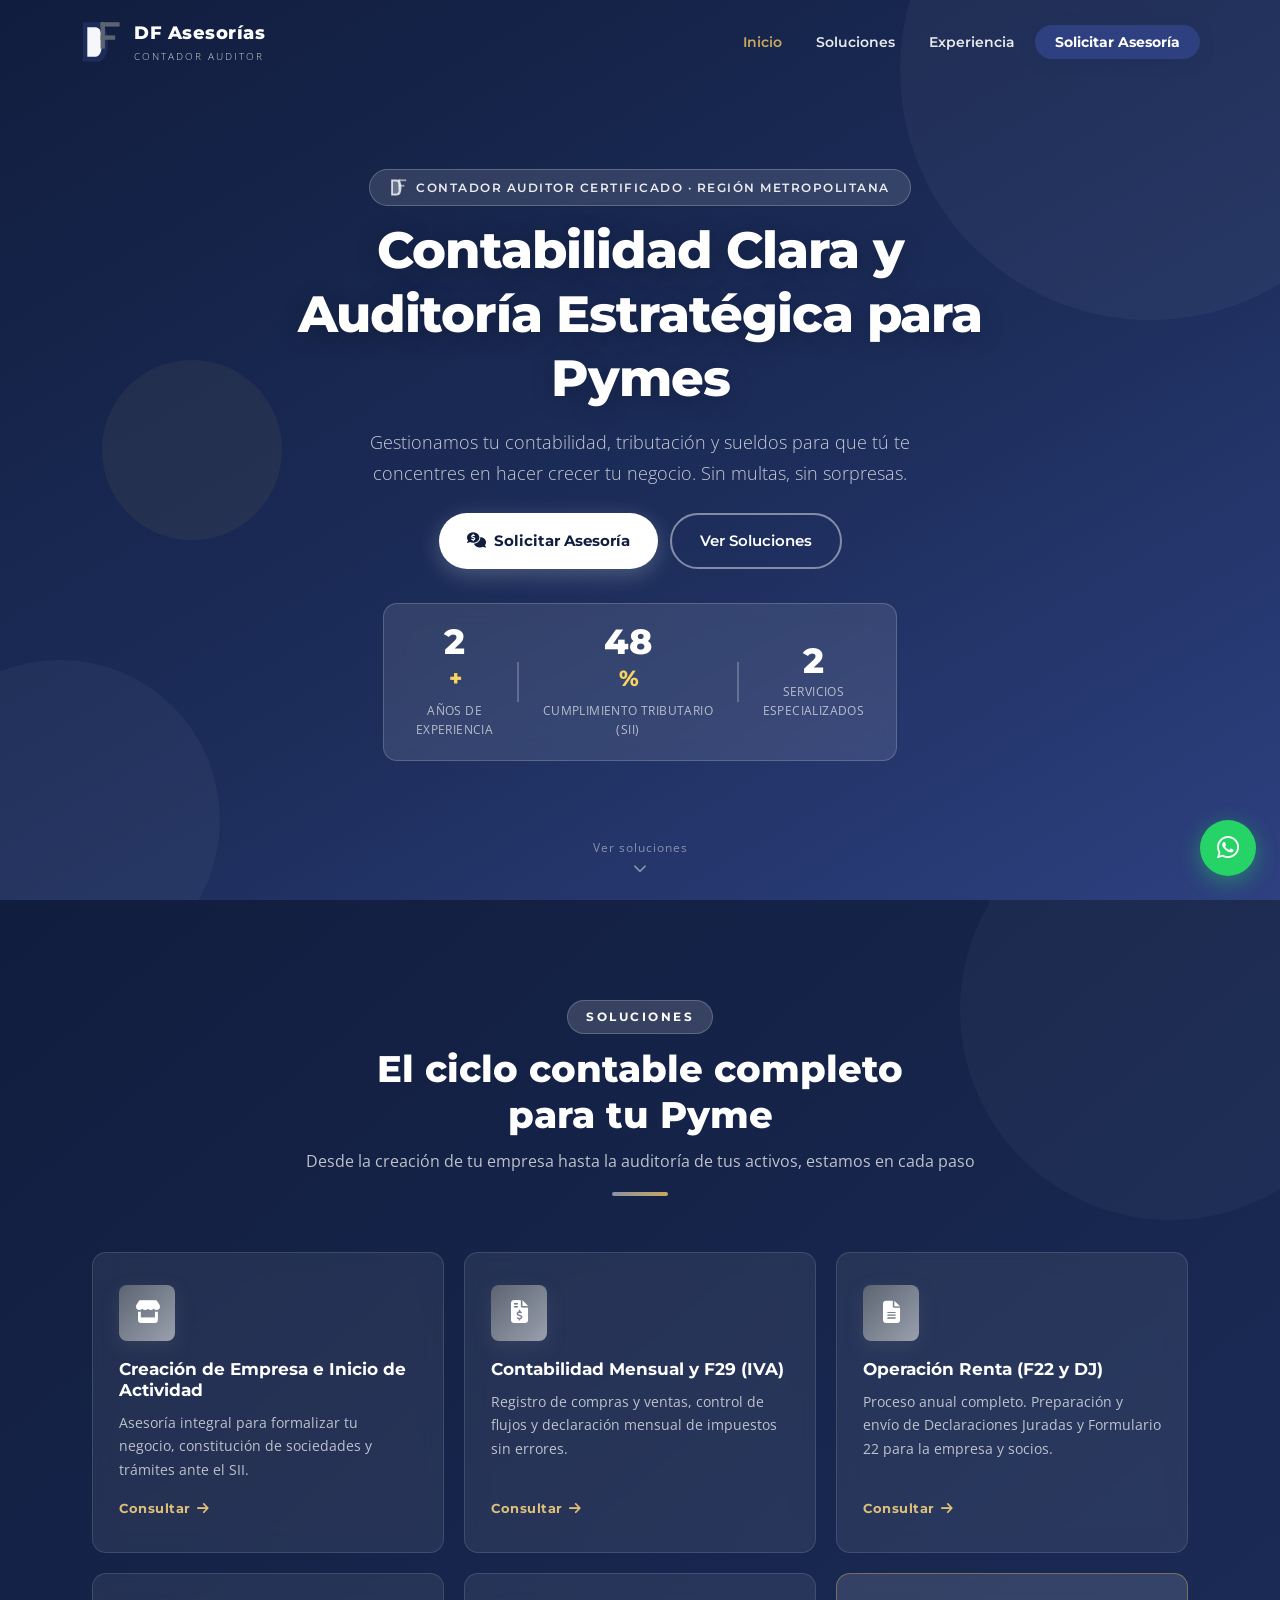
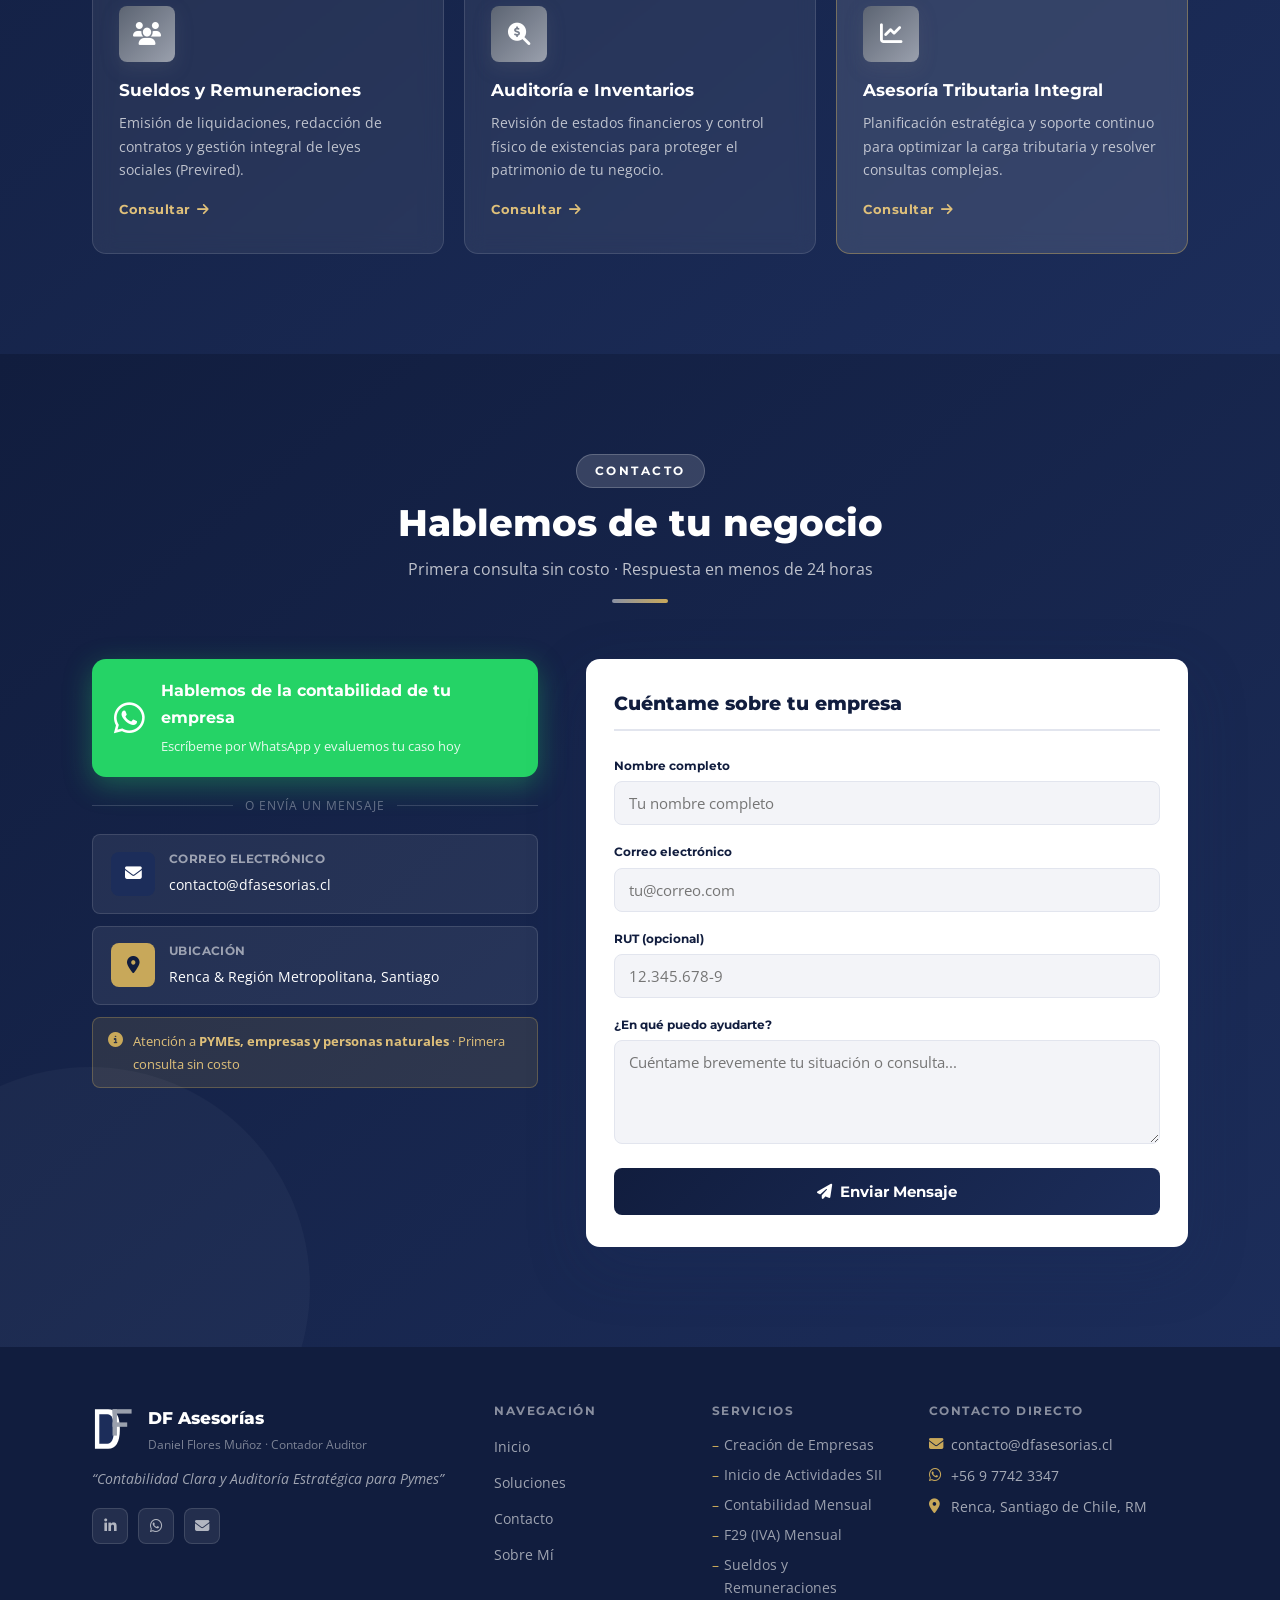
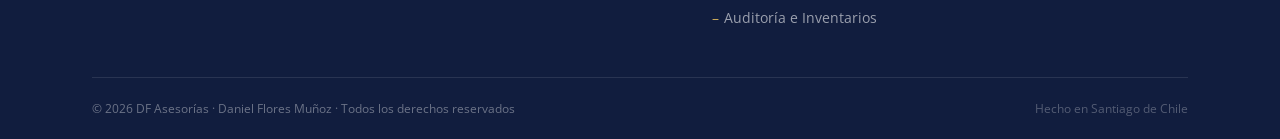
==== commit 434df3d9: "Add files via upload" ====
--- a/index.html
+++ b/index.html
@@ -177,11 +177,11 @@
             </div>
           </a>
           <div class="contact-divider"><span>o envía un mensaje</span></div>
-          <a href="mailto:Daniel.flores.munoz1995@gmail.com" class="contact-card">
+          <a href="mailto:contacto@dfasesorias.cl" class="contact-card">
             <div class="contact-icon"><i class="fas fa-envelope"></i></div>
             <div>
               <strong>Correo Electrónico</strong>
-              <span>Daniel.flores.munoz1995@gmail.com</span>
+              <span>contacto@dfasesorias.cl</span>
             </div>
           </a>
           <div class="contact-card no-link">
@@ -257,7 +257,7 @@
           <div class="footer-social">
             <a href="https://www.linkedin.com/in/daniel-flores-mu%C3%B1oz-5725a7188/" target="_blank" aria-label="LinkedIn"><i class="fab fa-linkedin-in"></i></a>
             <a href="https://wa.me/56977423347" target="_blank" aria-label="WhatsApp"><i class="fab fa-whatsapp"></i></a>
-            <a href="mailto:Daniel.flores.munoz1995@gmail.com" aria-label="Email"><i class="fas fa-envelope"></i></a>
+            <a href="mailto:contacto@dfasesorias.cl" aria-label="Email"><i class="fas fa-envelope"></i></a>
           </div>
         </div>
         <div class="footer-links">
@@ -282,7 +282,7 @@
         </div>
         <div class="footer-contact">
           <h4>Contacto Directo</h4>
-          <p><i class="fas fa-envelope"></i> Daniel.flores.munoz1995@gmail.com</p>
+          <p><i class="fas fa-envelope"></i> contacto@dfasesorias.cl</p>
           <p><i class="fab fa-whatsapp"></i> +56 9 7742 3347</p>
           <p><i class="fas fa-map-marker-alt"></i> Renca, Santiago de Chile, RM</p>
         </div>
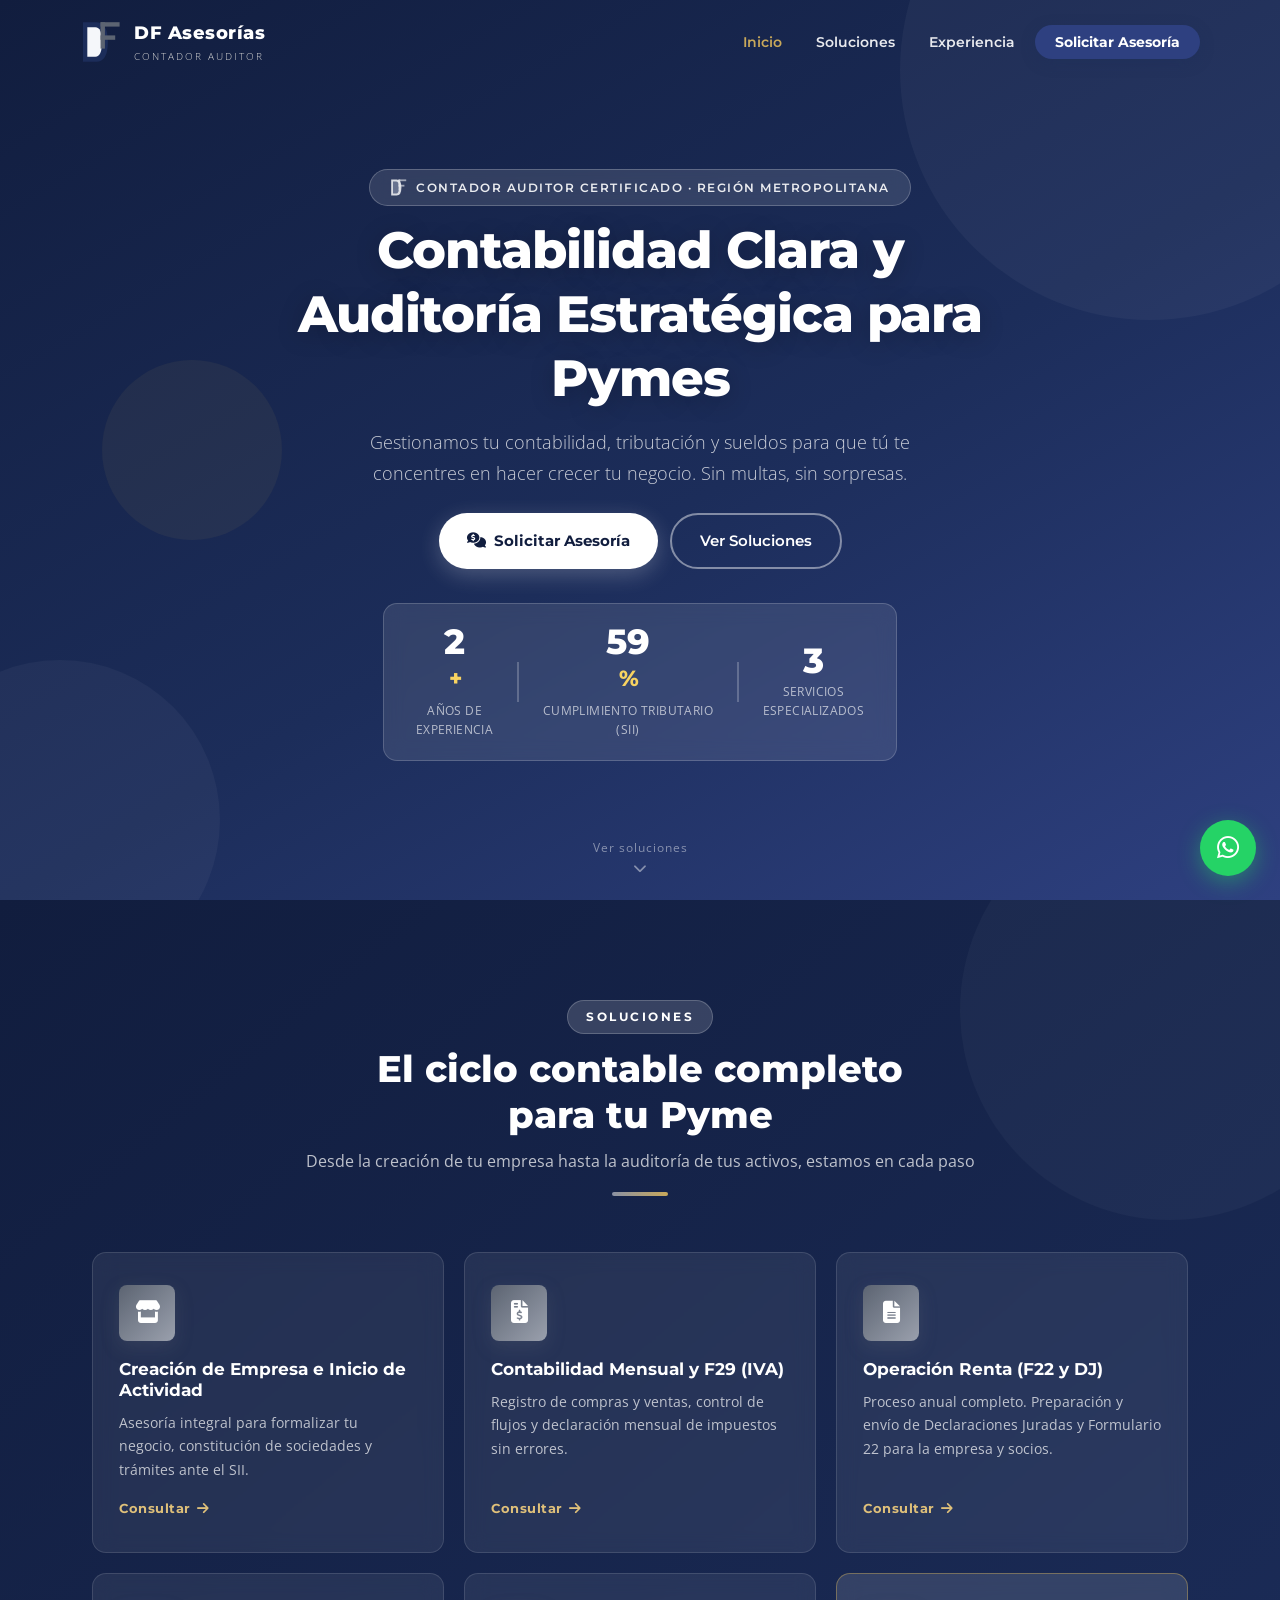
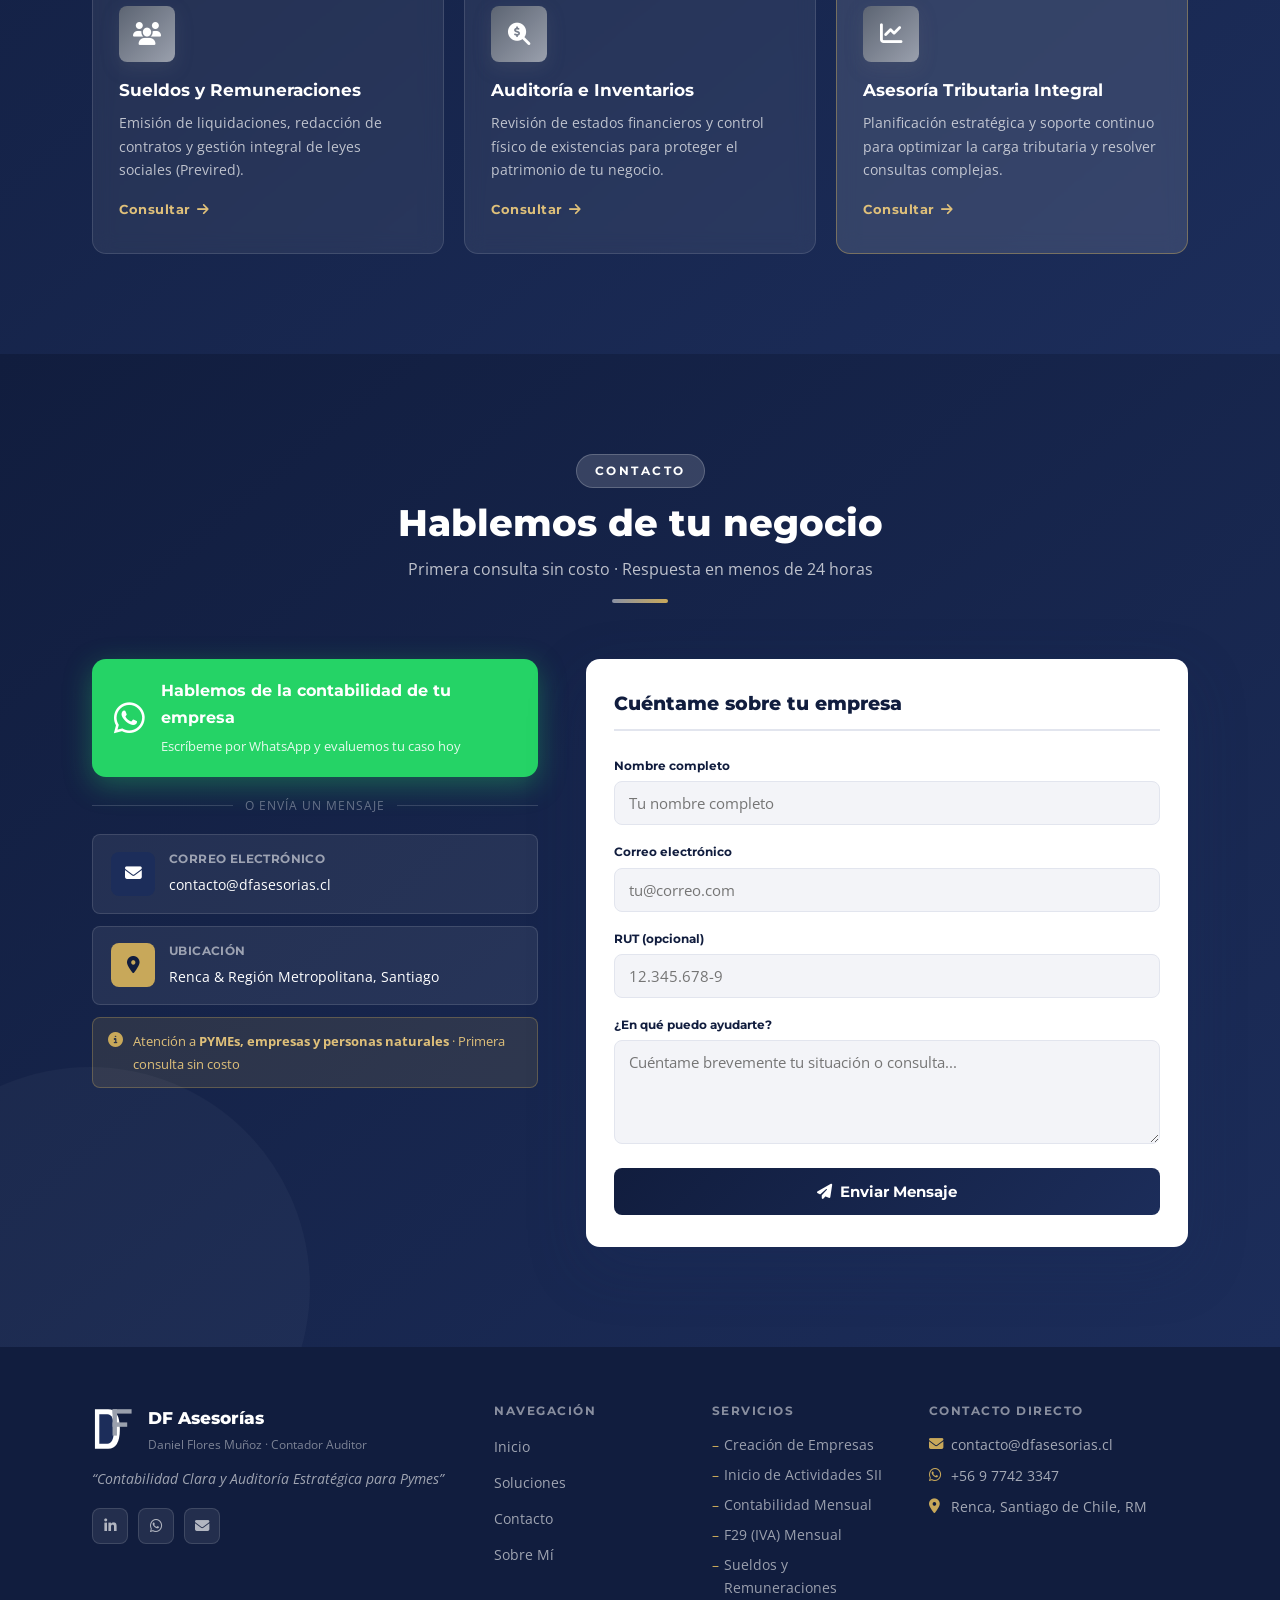
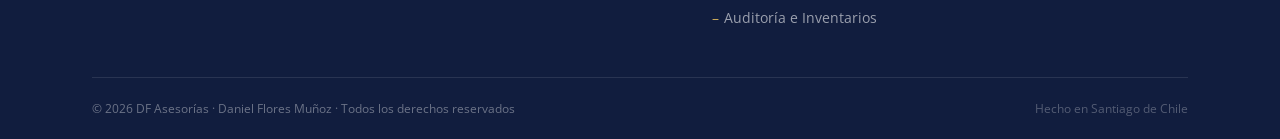
==== commit 287875c0: "Add files via upload" ====
--- a/index.html
+++ b/index.html
@@ -5,6 +5,23 @@
   <meta name="viewport" content="width=device-width, initial-scale=1.0"/>
   <meta name="description" content="DF Asesorías – Daniel Flores Muñoz, Contador Auditor. Contabilidad, tributación, remuneraciones y auditoría para PYMEs en Renca y toda la Región Metropolitana."/>
   <title>DF Asesorías | Contabilidad y Auditoría para Pymes – Santiago</title>
+
+  <!-- Open Graph / Redes Sociales -->
+  <meta property="og:type"        content="website"/>
+  <meta property="og:site_name"   content="DF Asesorías"/>
+  <meta property="og:title"       content="DF Asesorías | Contabilidad y Auditoría para Pymes – Santiago"/>
+  <meta property="og:description" content="Daniel Flores Muñoz, Contador Auditor. Contabilidad, tributación, remuneraciones y auditoría para PYMEs en Renca y toda la Región Metropolitana."/>
+  <meta property="og:image"       content="og-preview.jpg"/>
+  <meta property="og:image:width"  content="1200"/>
+  <meta property="og:image:height" content="630"/>
+  <meta property="og:image:alt"   content="DF Asesorías – Contador Auditor Daniel Flores Muñoz"/>
+
+  <!-- Twitter / X Card -->
+  <meta name="twitter:card"        content="summary_large_image"/>
+  <meta name="twitter:title"       content="DF Asesorías | Contabilidad y Auditoría para Pymes – Santiago"/>
+  <meta name="twitter:description" content="Daniel Flores Muñoz, Contador Auditor. Especialista en PYMEs – Renca y Región Metropolitana."/>
+  <meta name="twitter:image"       content="og-preview.jpg"/>
+  <meta name="twitter:image:alt"   content="DF Asesorías – Contador Auditor Daniel Flores Muñoz"/>
   <link rel="stylesheet" href="styles.css"/>
   <link rel="preconnect" href="https://fonts.googleapis.com"/>
   <link rel="preconnect" href="https://fonts.gstatic.com" crossorigin/>
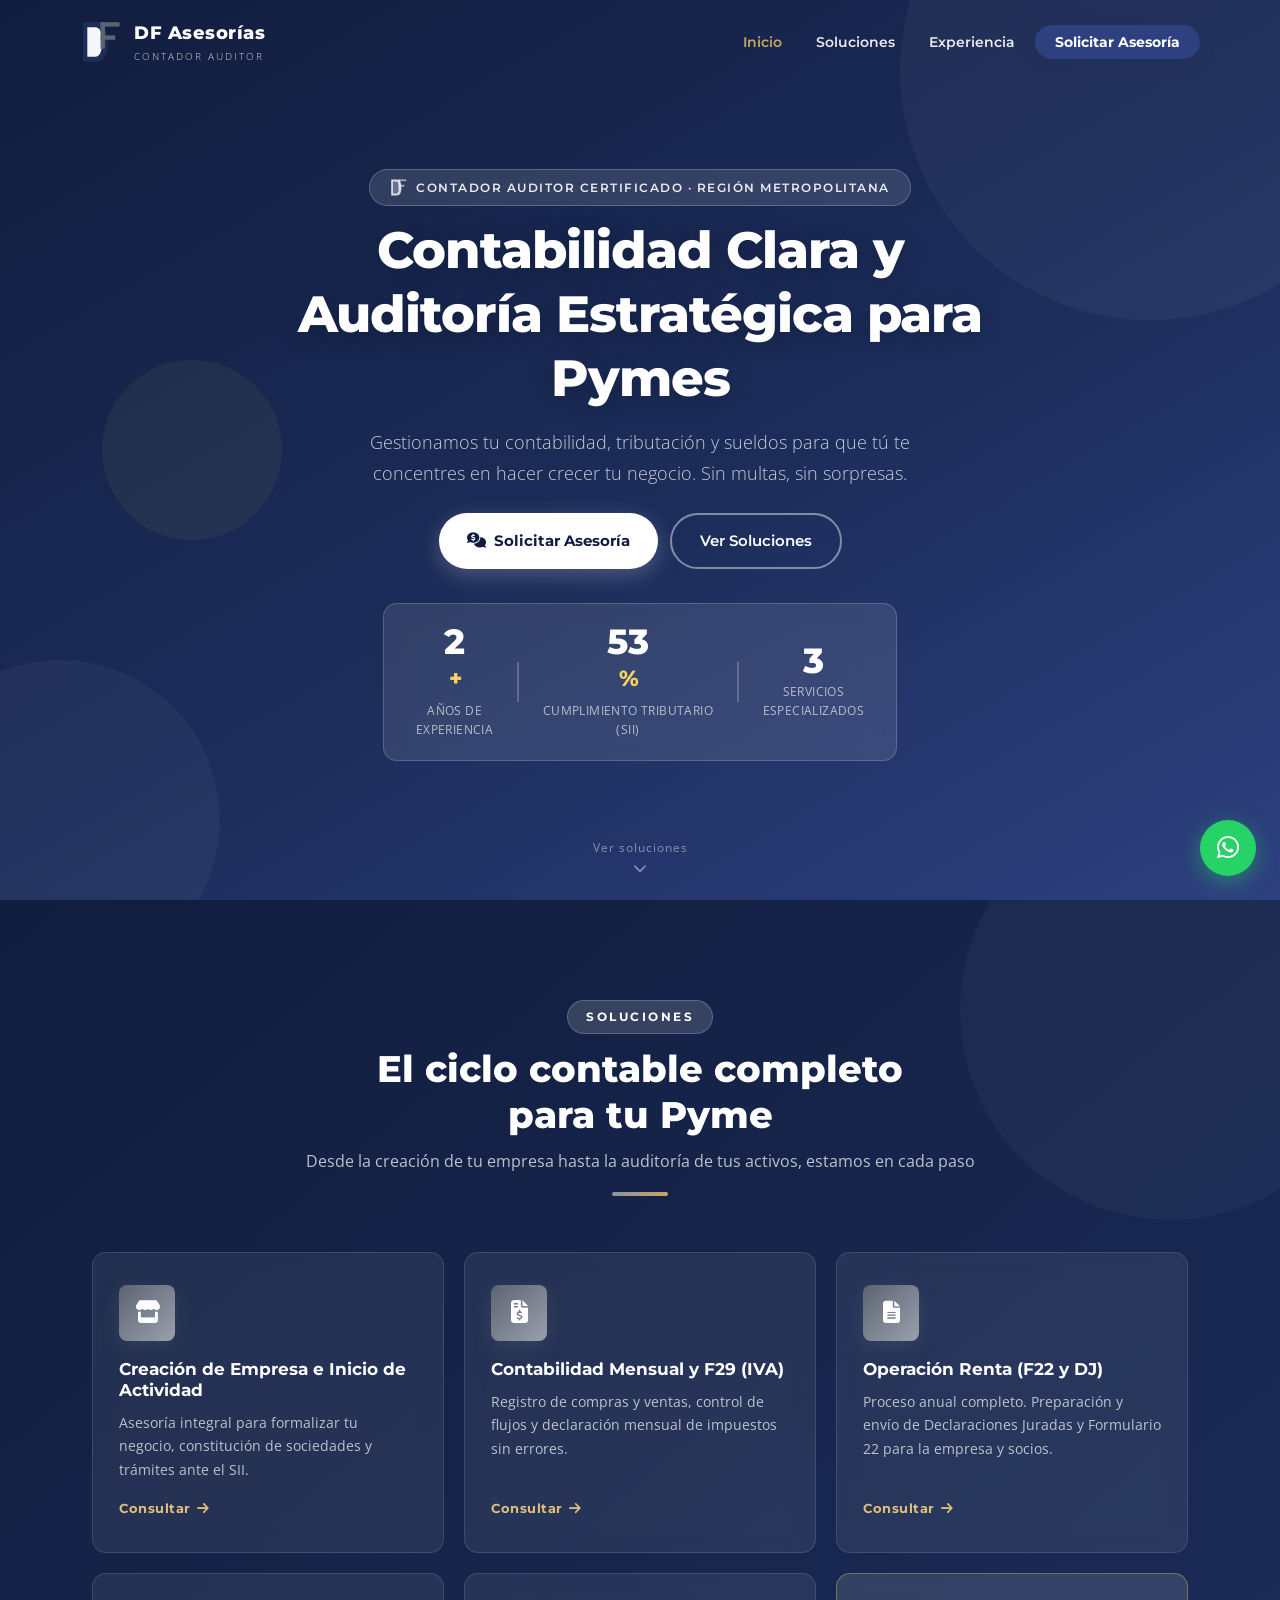
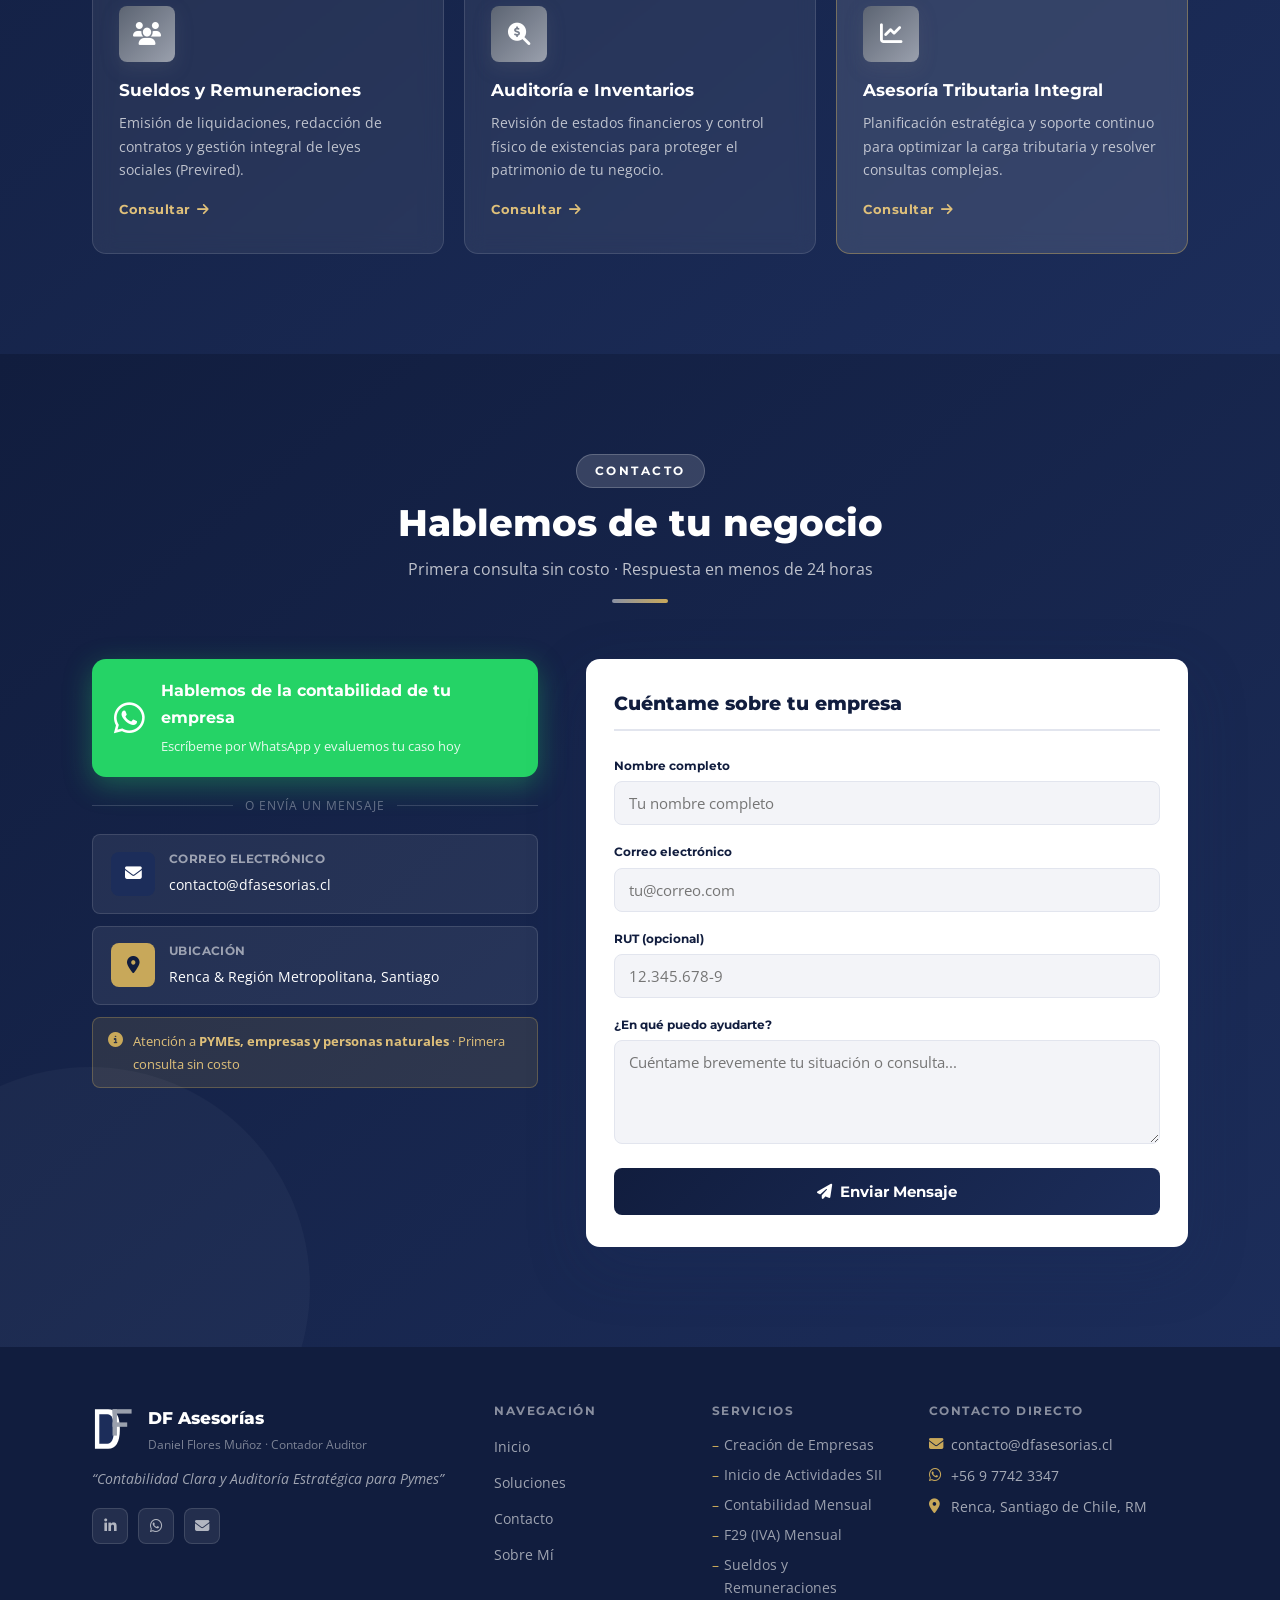
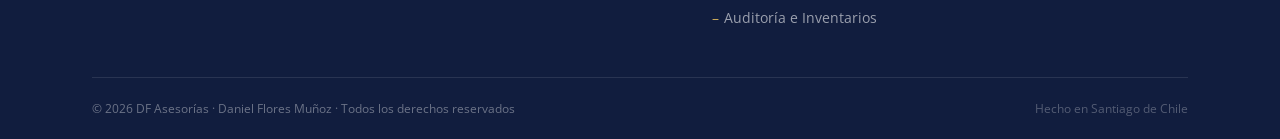
==== commit 893def8e: "Add files via upload" ====
--- a/index.html
+++ b/index.html
@@ -215,12 +215,7 @@
         </div>
         <div class="contact-form-box">
           <h3>Cuéntame sobre tu empresa</h3>
-          <form id="contactForm" name="contacto-df" method="POST"
-            data-netlify="true" data-netlify-honeypot="bot-field" novalidate>
-            <input type="hidden" name="form-name" value="contacto-df" />
-            <p style="display:none">
-              <label>No llenar: <input name="bot-field" /></label>
-            </p>
+          <form id="contactForm" action="https://formspree.io/f/mykbyybd" method="POST" novalidate>
             <div class="form-group">
               <label for="nombre">Nombre completo</label>
               <input type="text" id="nombre" name="nombre" placeholder="Tu nombre completo" required/>
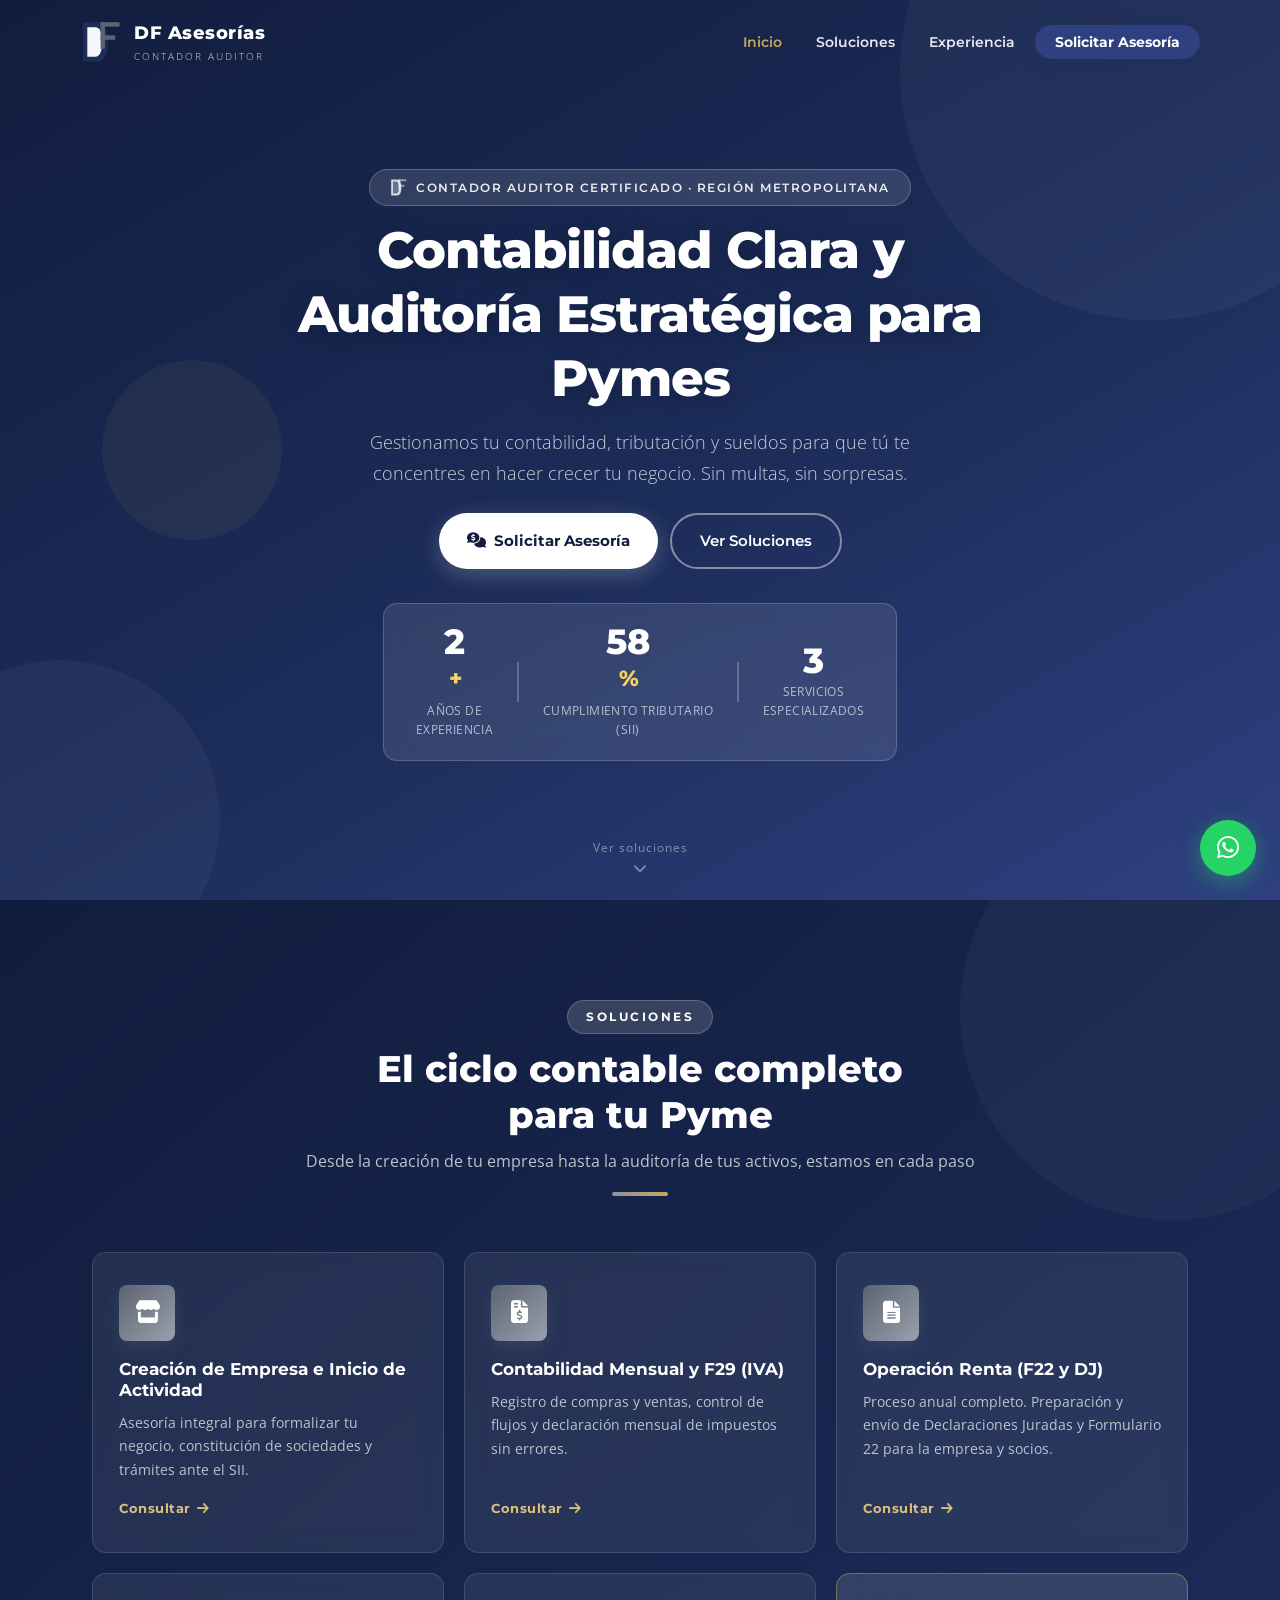
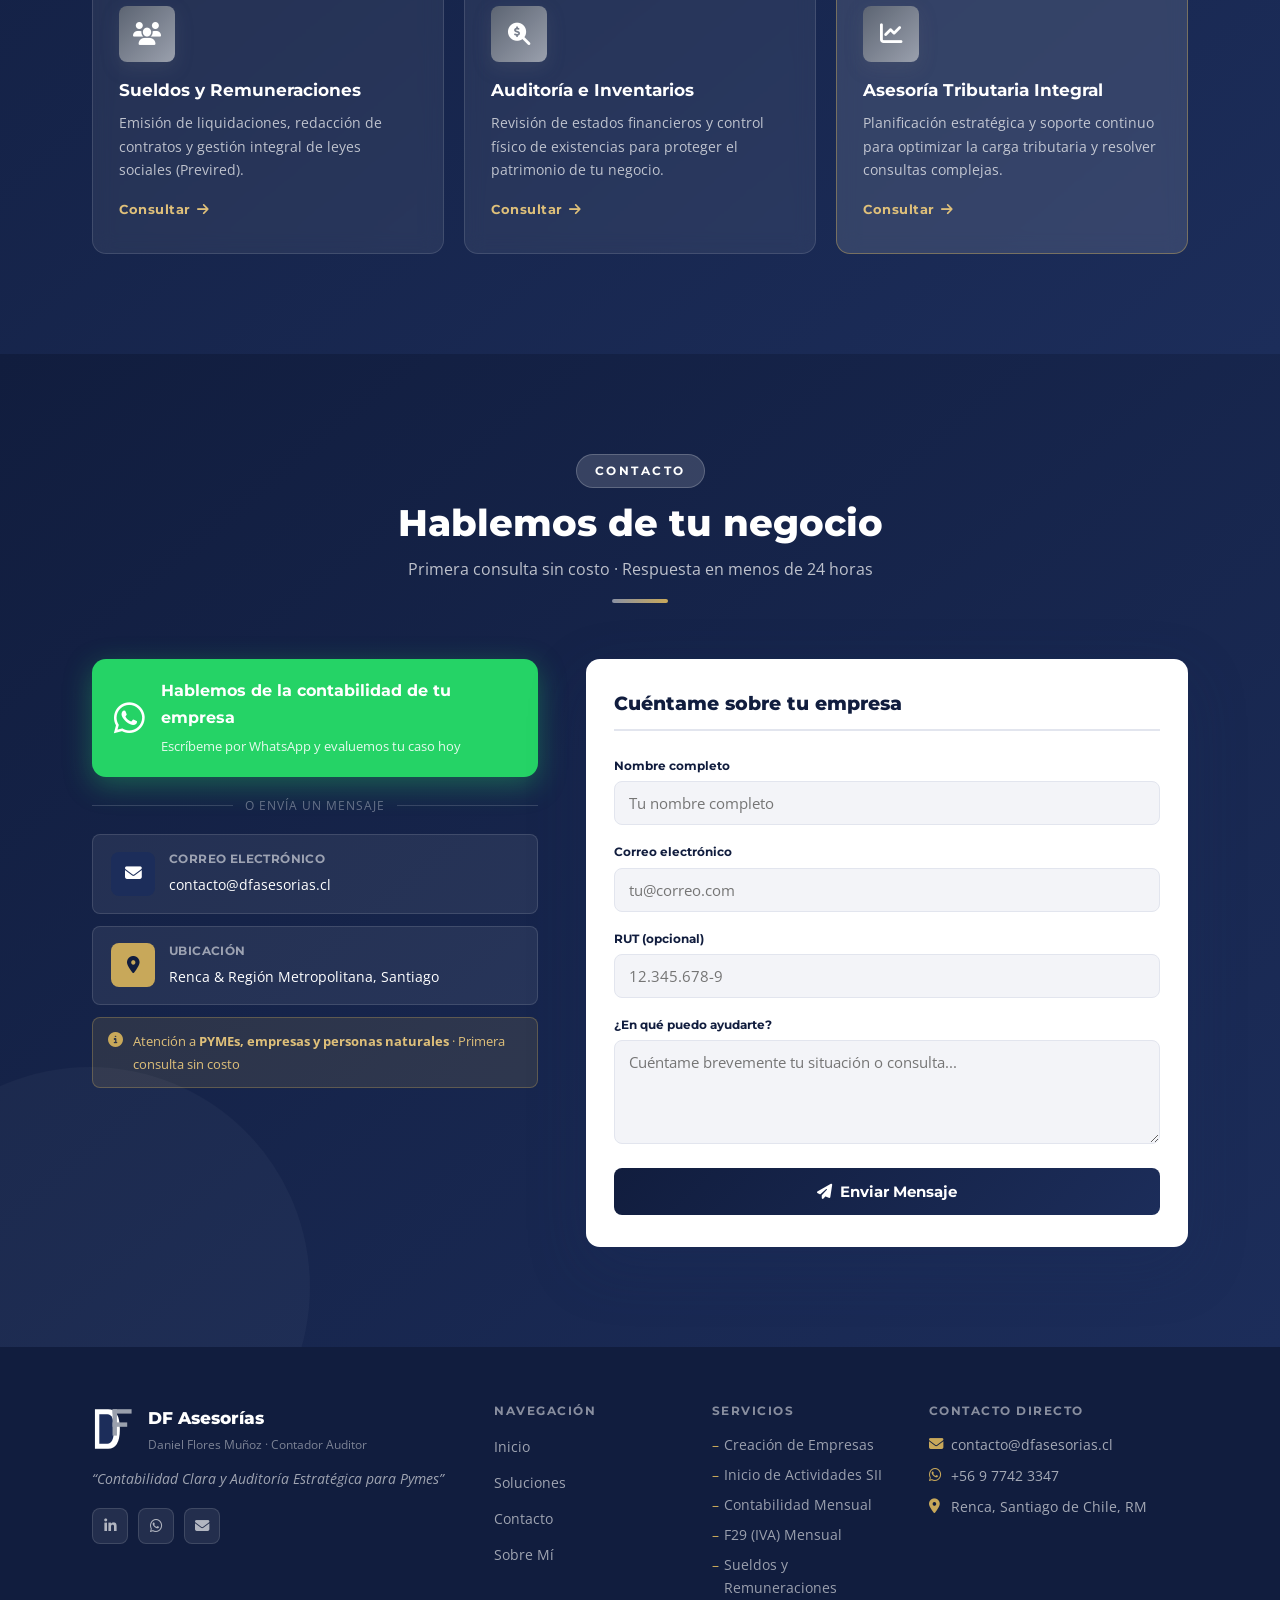
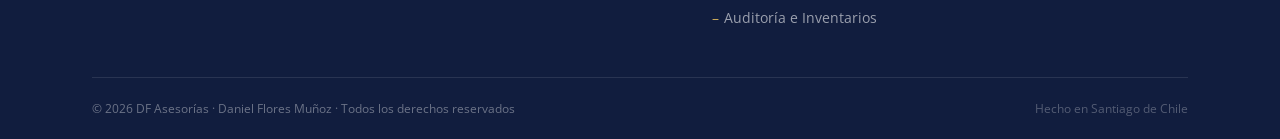
==== commit 69e624b9: "Add files via upload" ====
--- a/index.html
+++ b/index.html
@@ -185,7 +185,7 @@
       </div>
       <div class="contact-grid">
         <div class="contact-info">
-          <a href="https://wa.me/56977423347?text=Hola%20Daniel%2C%20quisiera%20consultar%20sobre%20mi%20F29%20o%20Sueldos."
+          <a href="https://wa.me/56977423347?text=Hola%20DF%20Asesor%C3%ADas%2C%20me%20gustar%C3%ADa%20cotizar%20sus%20servicios%20contables%20para%20mi%20empresa."
              target="_blank" class="btn-whatsapp-big">
             <i class="fab fa-whatsapp"></i>
             <div>
@@ -307,7 +307,7 @@
   </footer>
 
   <!-- Botón WhatsApp flotante -->
-  <a href="https://wa.me/56977423347?text=Hola%20Daniel%2C%20quisiera%20consultar%20sobre%20mi%20F29%20o%20Sueldos."
+  <a href="https://wa.me/56977423347?text=Hola%20DF%20Asesor%C3%ADas%2C%20me%20gustar%C3%ADa%20cotizar%20sus%20servicios%20contables%20para%20mi%20empresa."
      class="whatsapp-float" target="_blank" aria-label="Contactar por WhatsApp">
     <i class="fab fa-whatsapp"></i>
     <span class="wsp-tooltip">¡Escríbeme!</span>
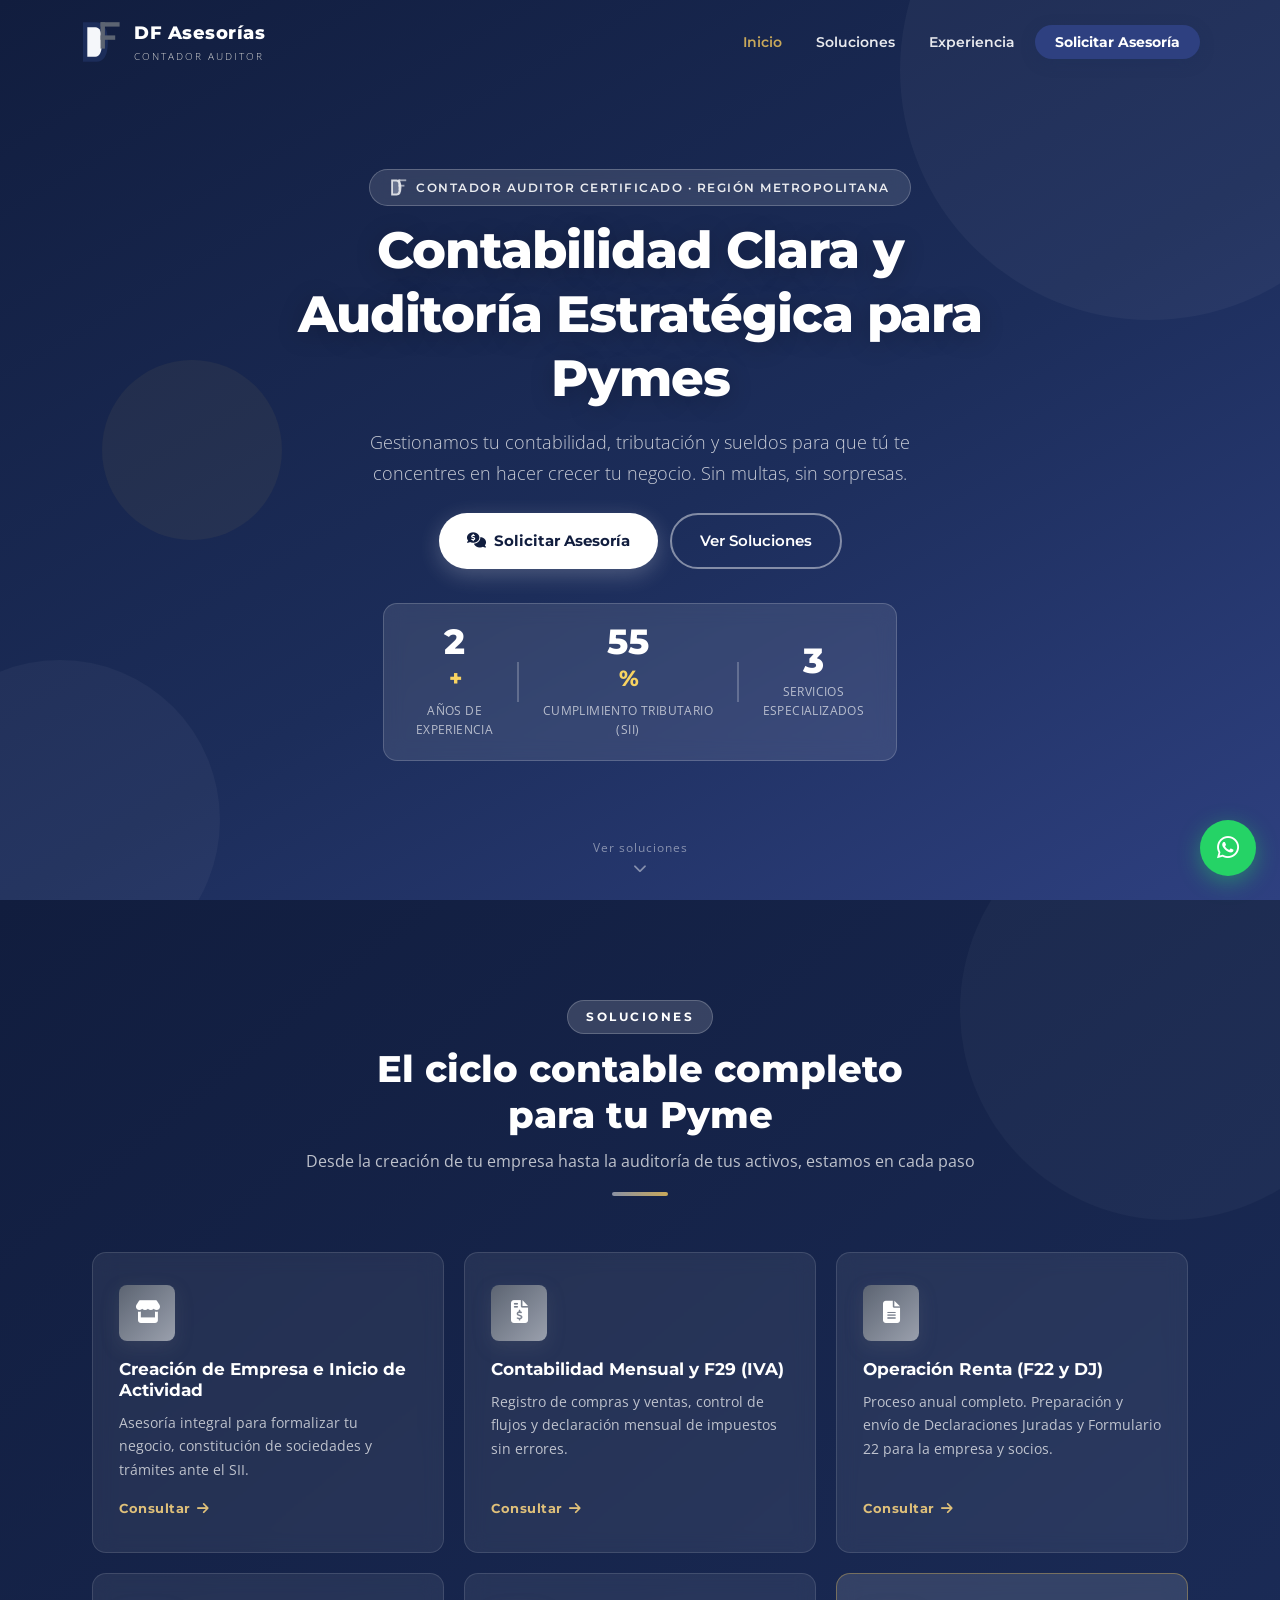
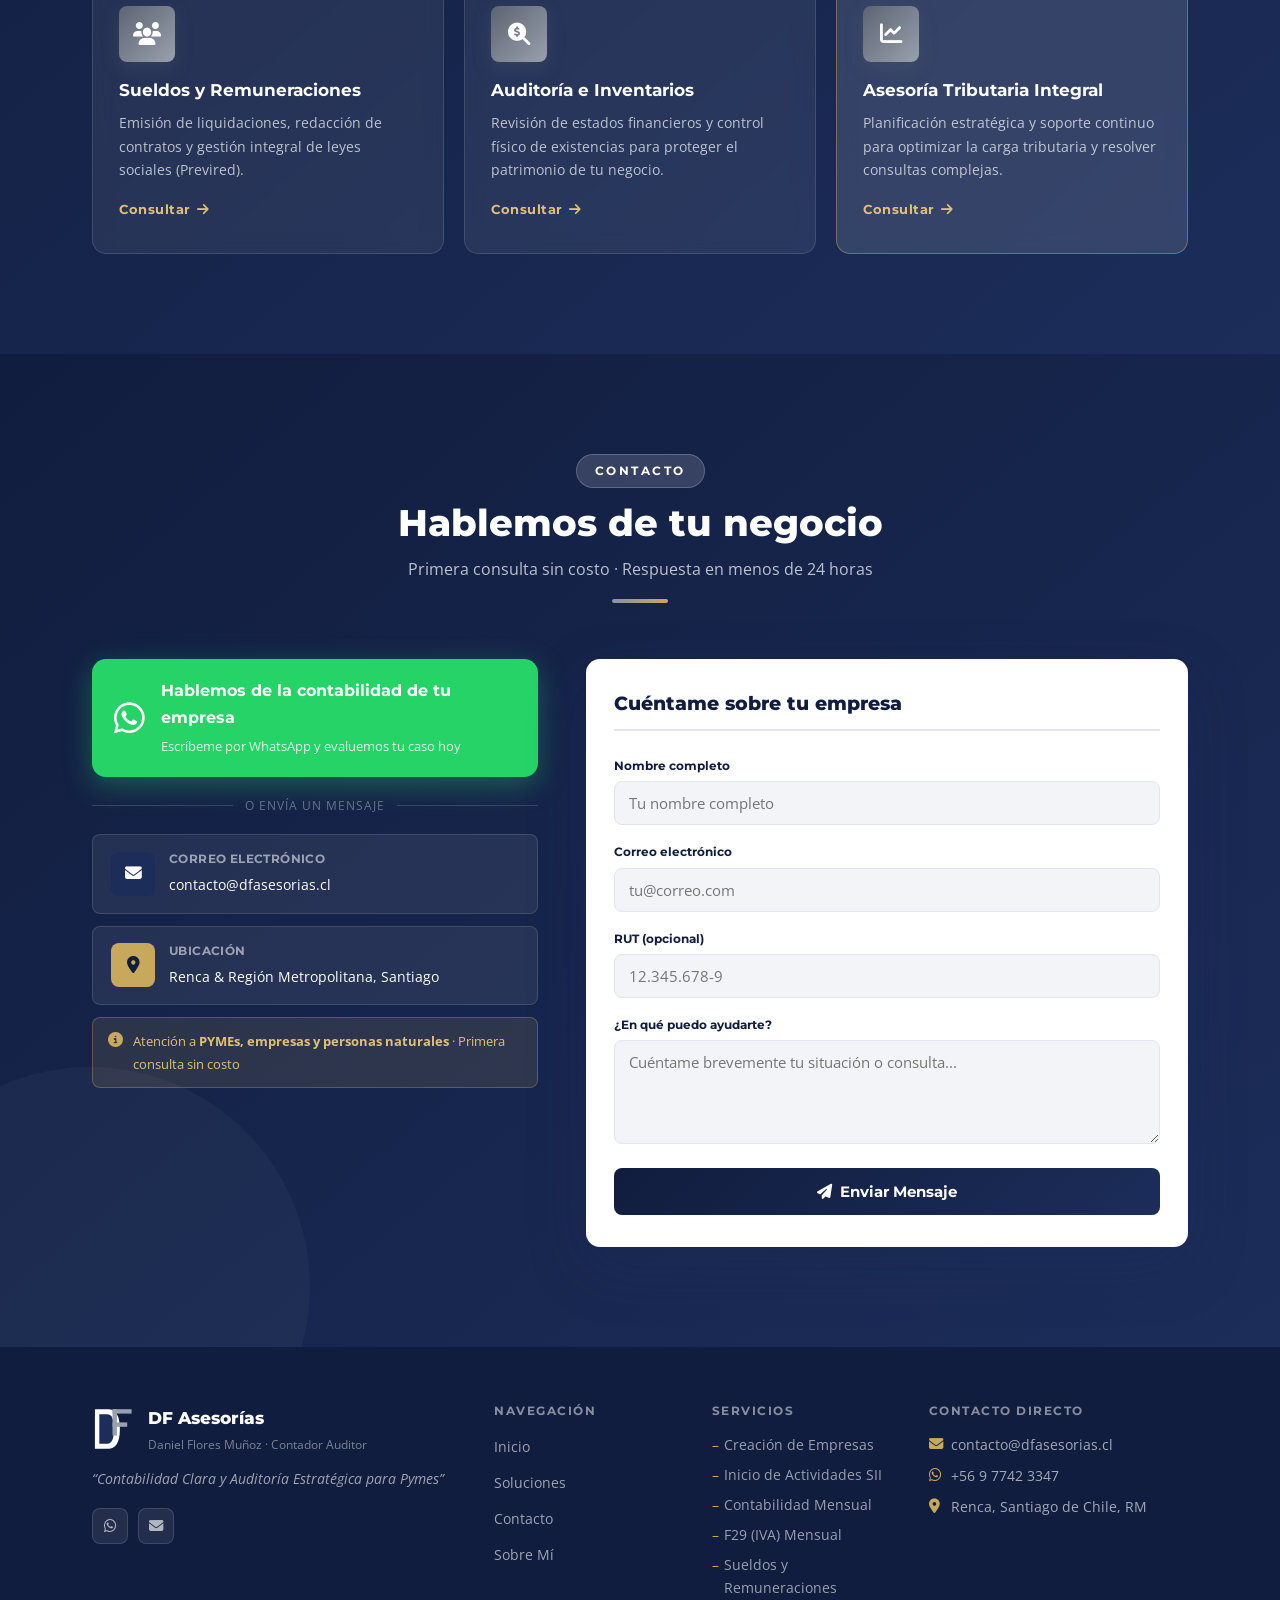
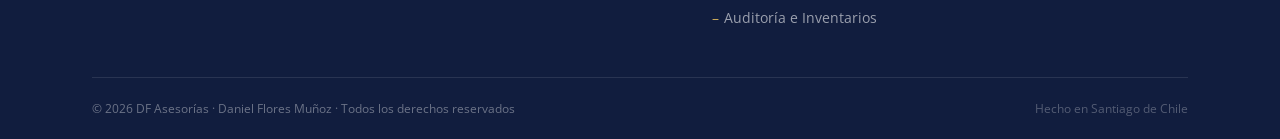
==== commit e28a1ff3: "Add files via upload" ====
--- a/index.html
+++ b/index.html
@@ -267,7 +267,6 @@
           </div>
           <p class="footer-slogan">“Contabilidad Clara y Auditoría Estratégica para Pymes”</p>
           <div class="footer-social">
-            <a href="https://www.linkedin.com/in/daniel-flores-mu%C3%B1oz-5725a7188/" target="_blank" aria-label="LinkedIn"><i class="fab fa-linkedin-in"></i></a>
             <a href="https://wa.me/56977423347" target="_blank" aria-label="WhatsApp"><i class="fab fa-whatsapp"></i></a>
             <a href="mailto:contacto@dfasesorias.cl" aria-label="Email"><i class="fas fa-envelope"></i></a>
           </div>
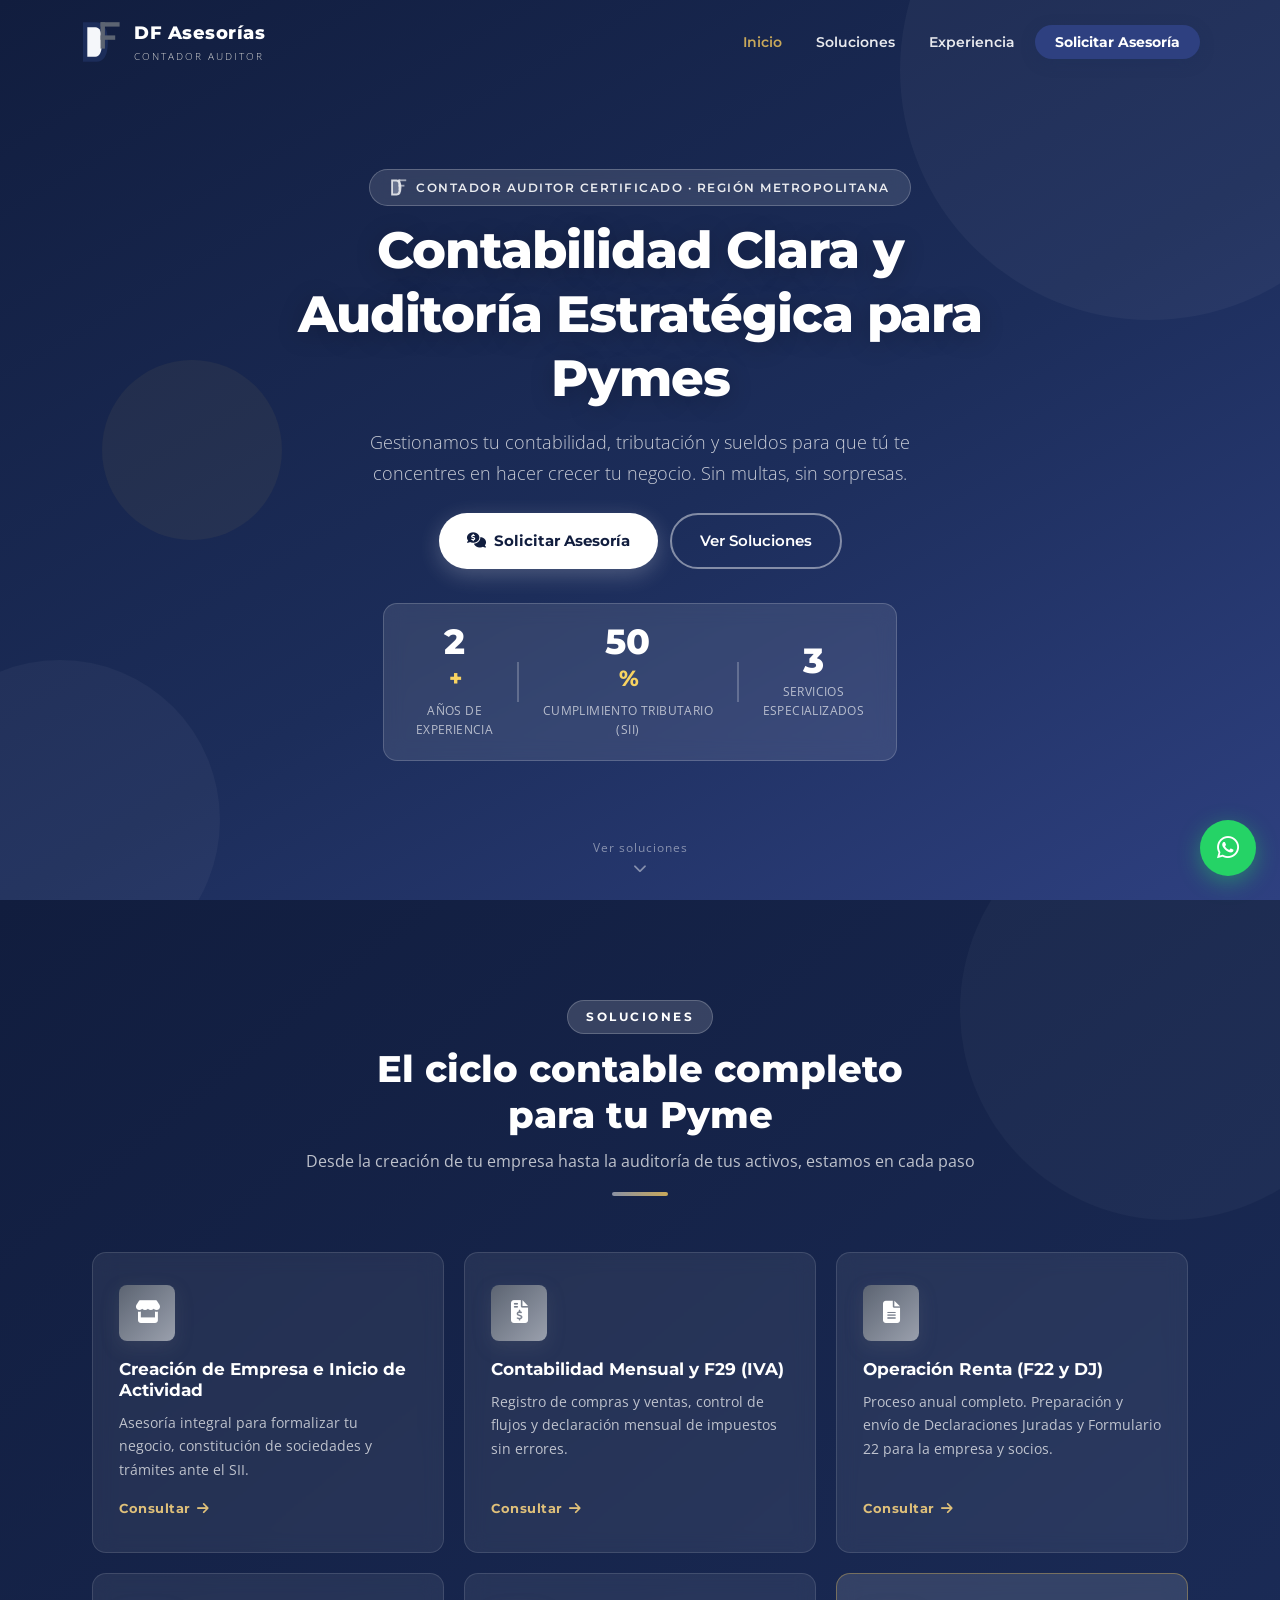
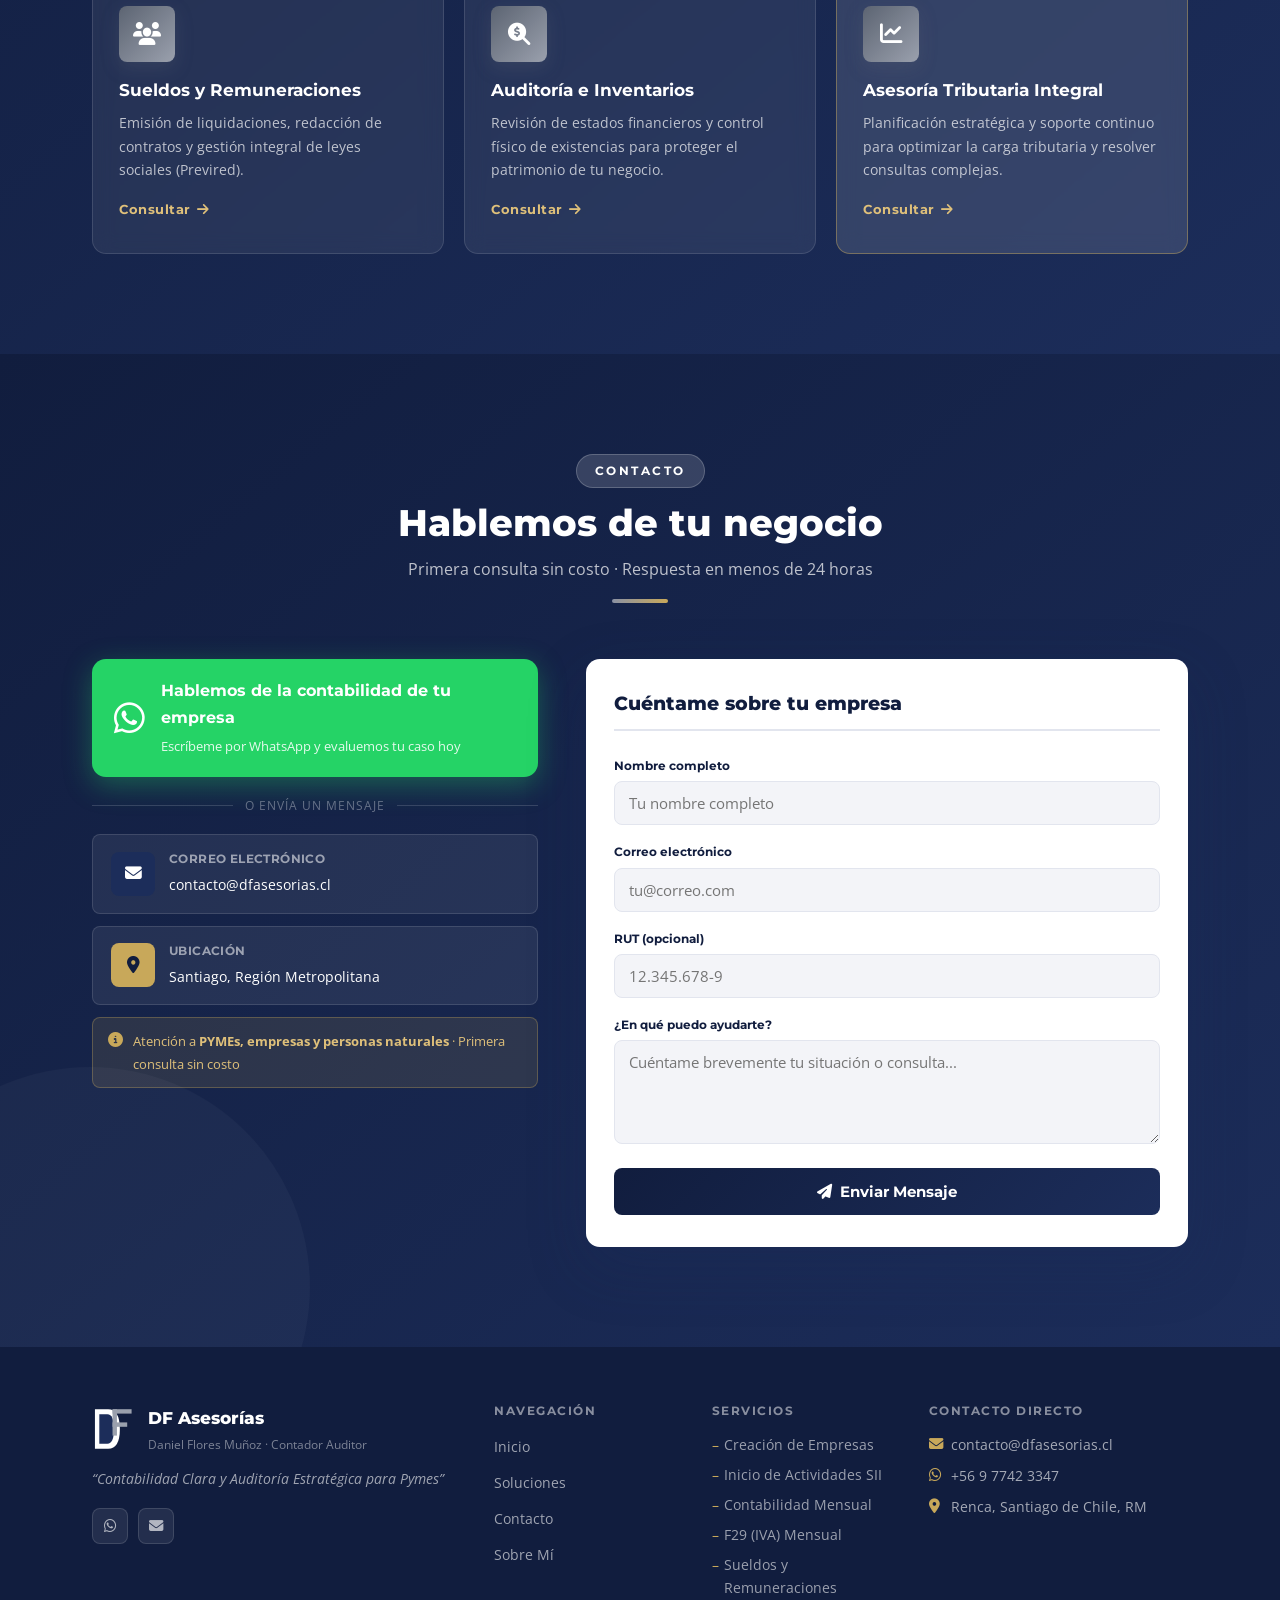
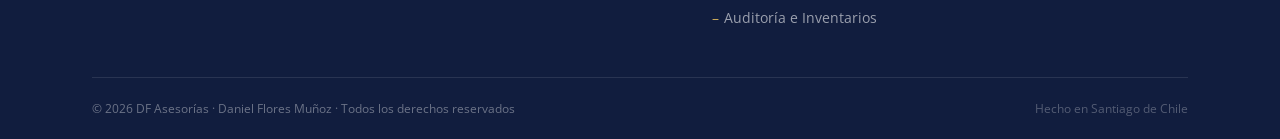
==== commit 61c17f90: "Add files via upload" ====
--- a/index.html
+++ b/index.html
@@ -205,7 +205,7 @@
             <div class="contact-icon location"><i class="fas fa-map-marker-alt"></i></div>
             <div>
               <strong>Ubicación</strong>
-              <span>Renca &amp; Región Metropolitana, Santiago</span>
+              <span>Santiago, Región Metropolitana</span>
             </div>
           </div>
           <div class="contact-note">
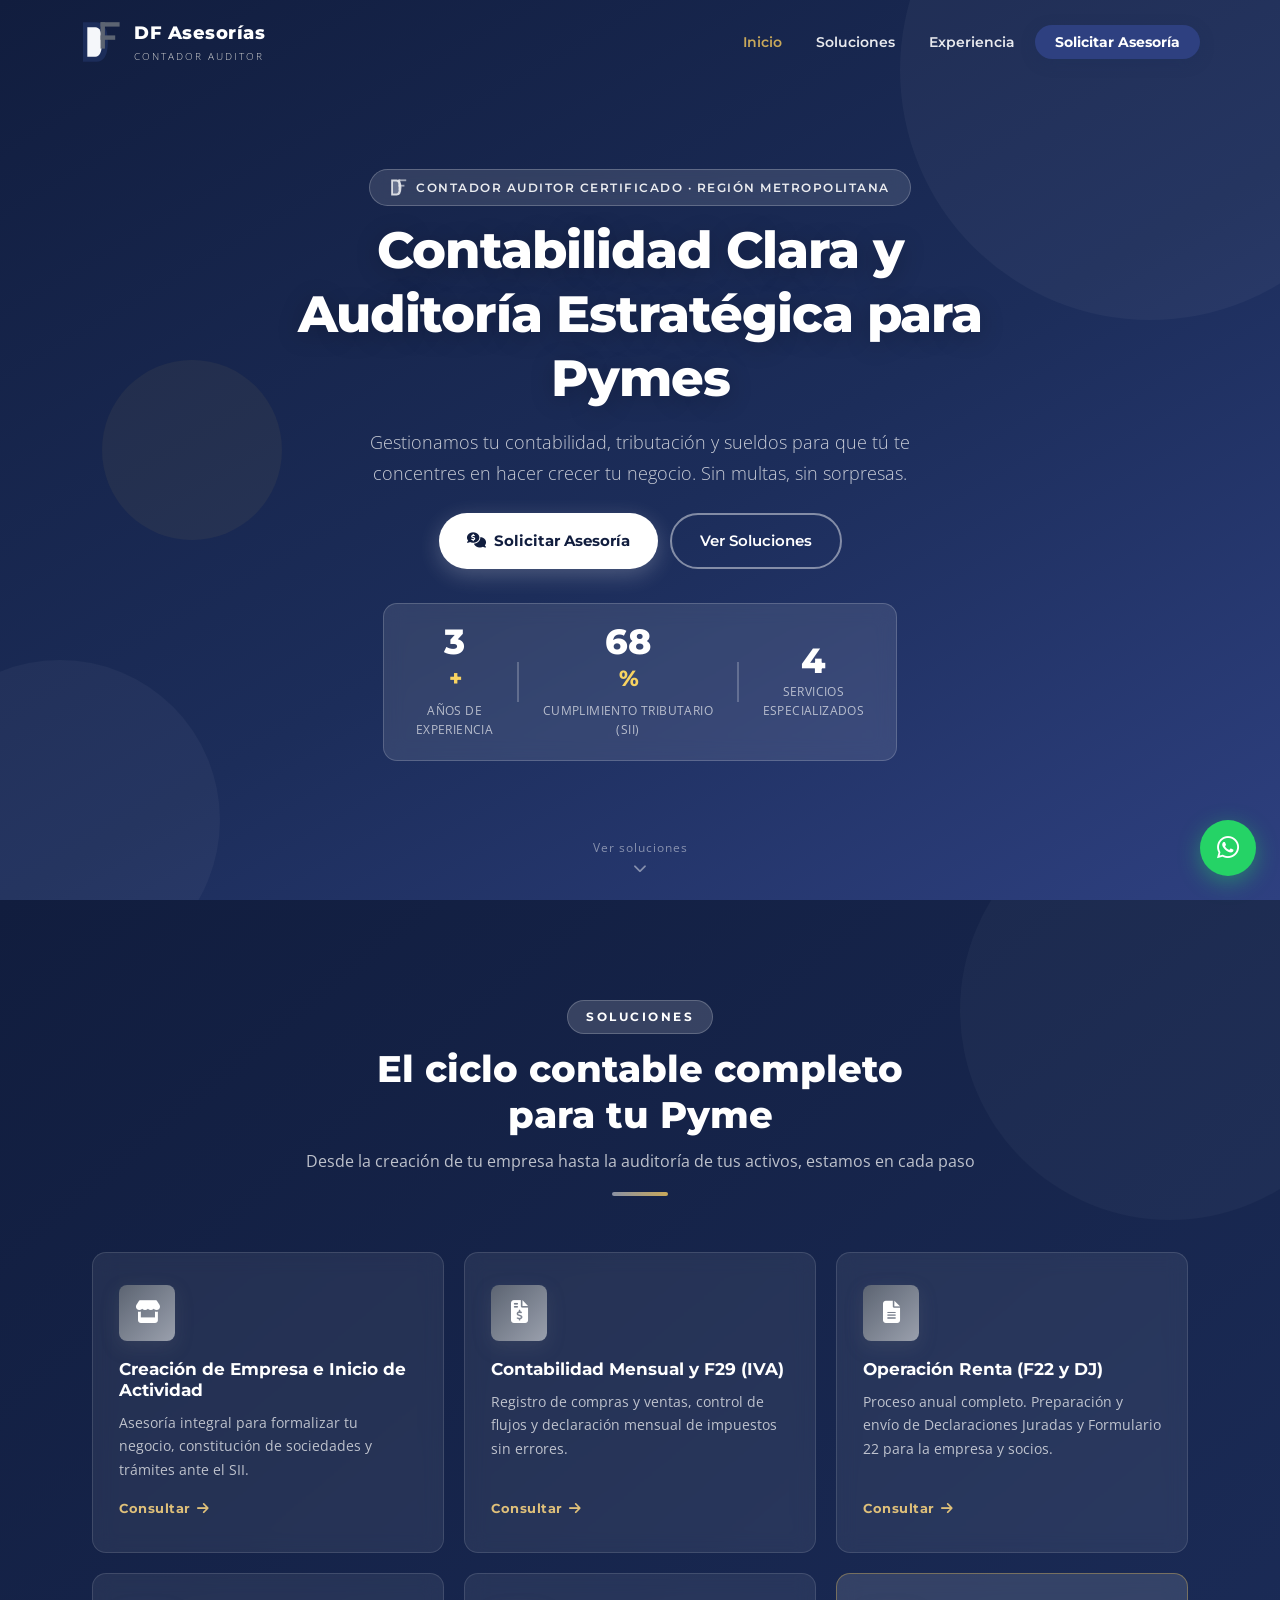
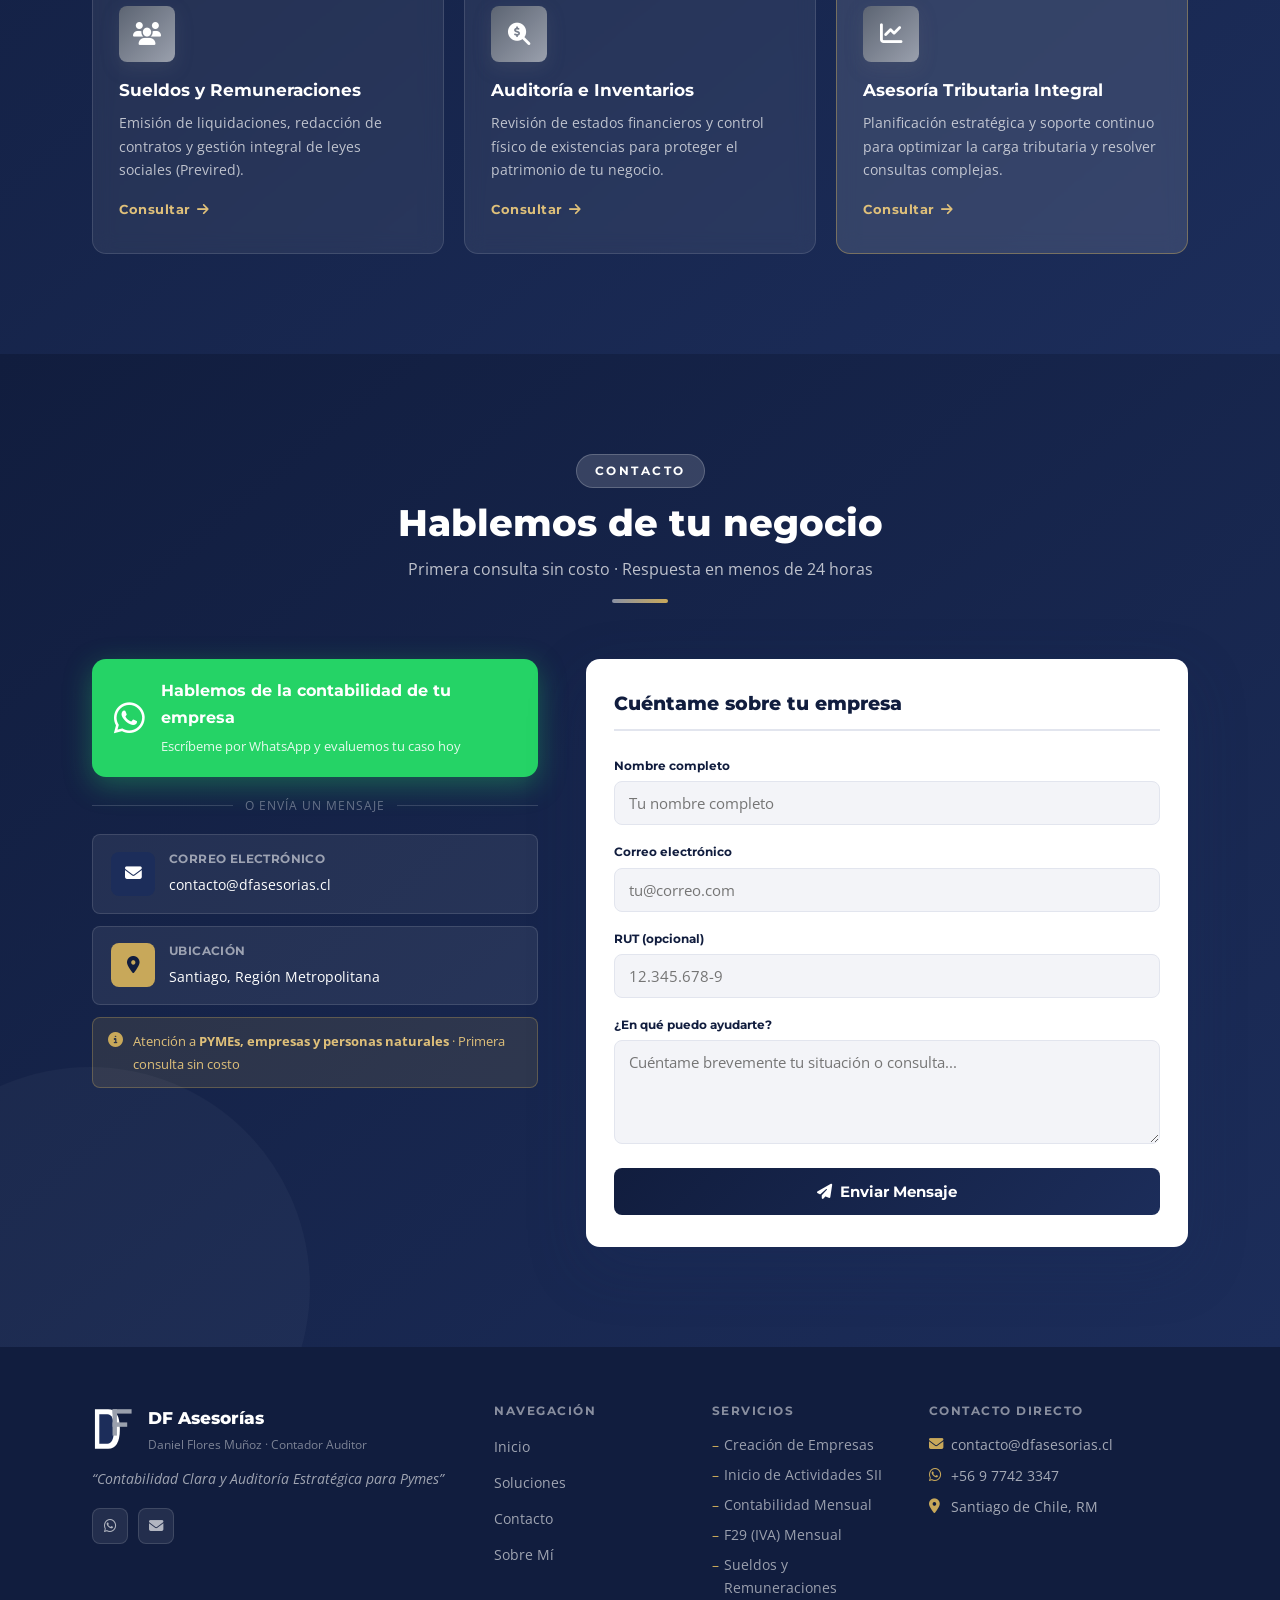
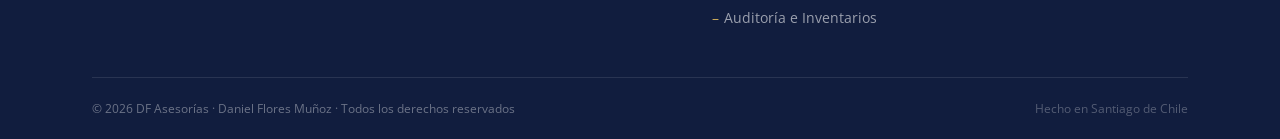
==== commit 54bc6757: "Add files via upload" ====
--- a/index.html
+++ b/index.html
@@ -295,7 +295,7 @@
           <h4>Contacto Directo</h4>
           <p><i class="fas fa-envelope"></i> contacto@dfasesorias.cl</p>
           <p><i class="fab fa-whatsapp"></i> +56 9 7742 3347</p>
-          <p><i class="fas fa-map-marker-alt"></i> Renca, Santiago de Chile, RM</p>
+          <p><i class="fas fa-map-marker-alt"></i> Santiago de Chile, RM</p>
         </div>
       </div>
       <div class="footer-bottom">
